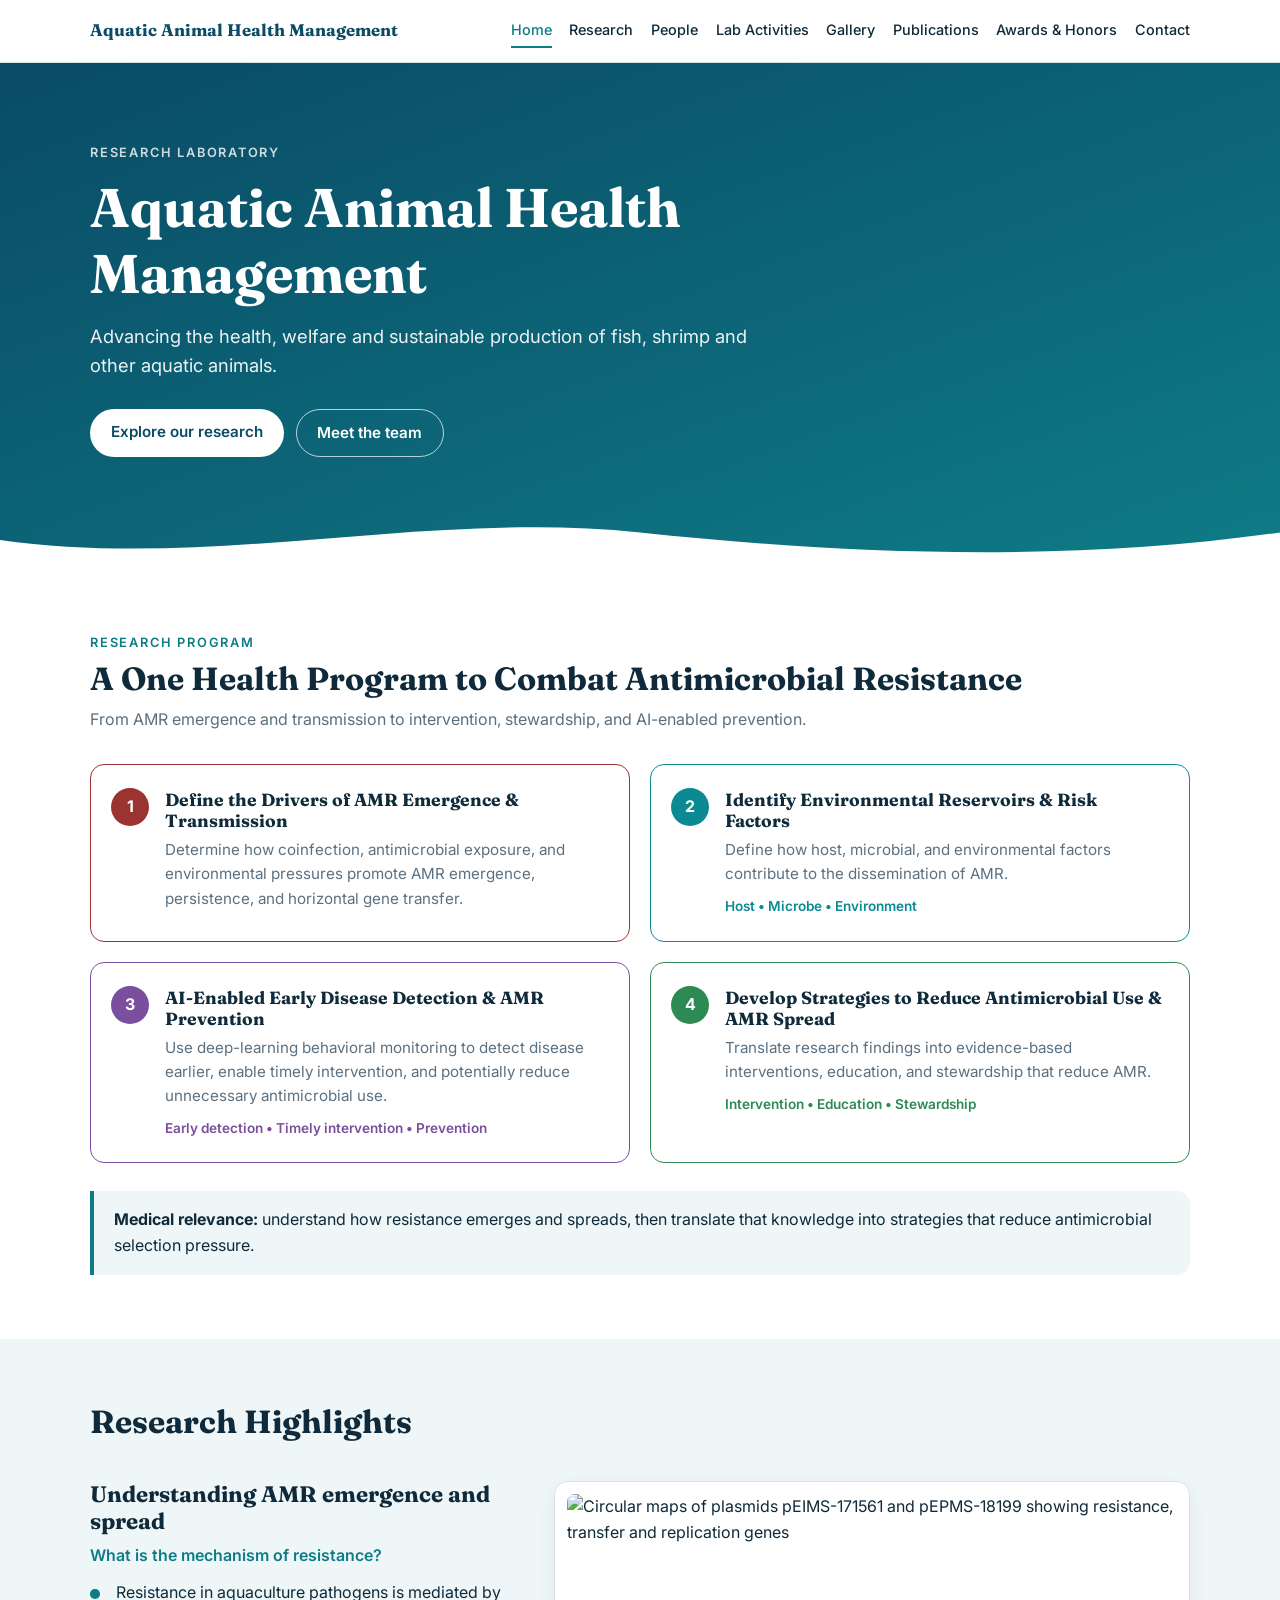
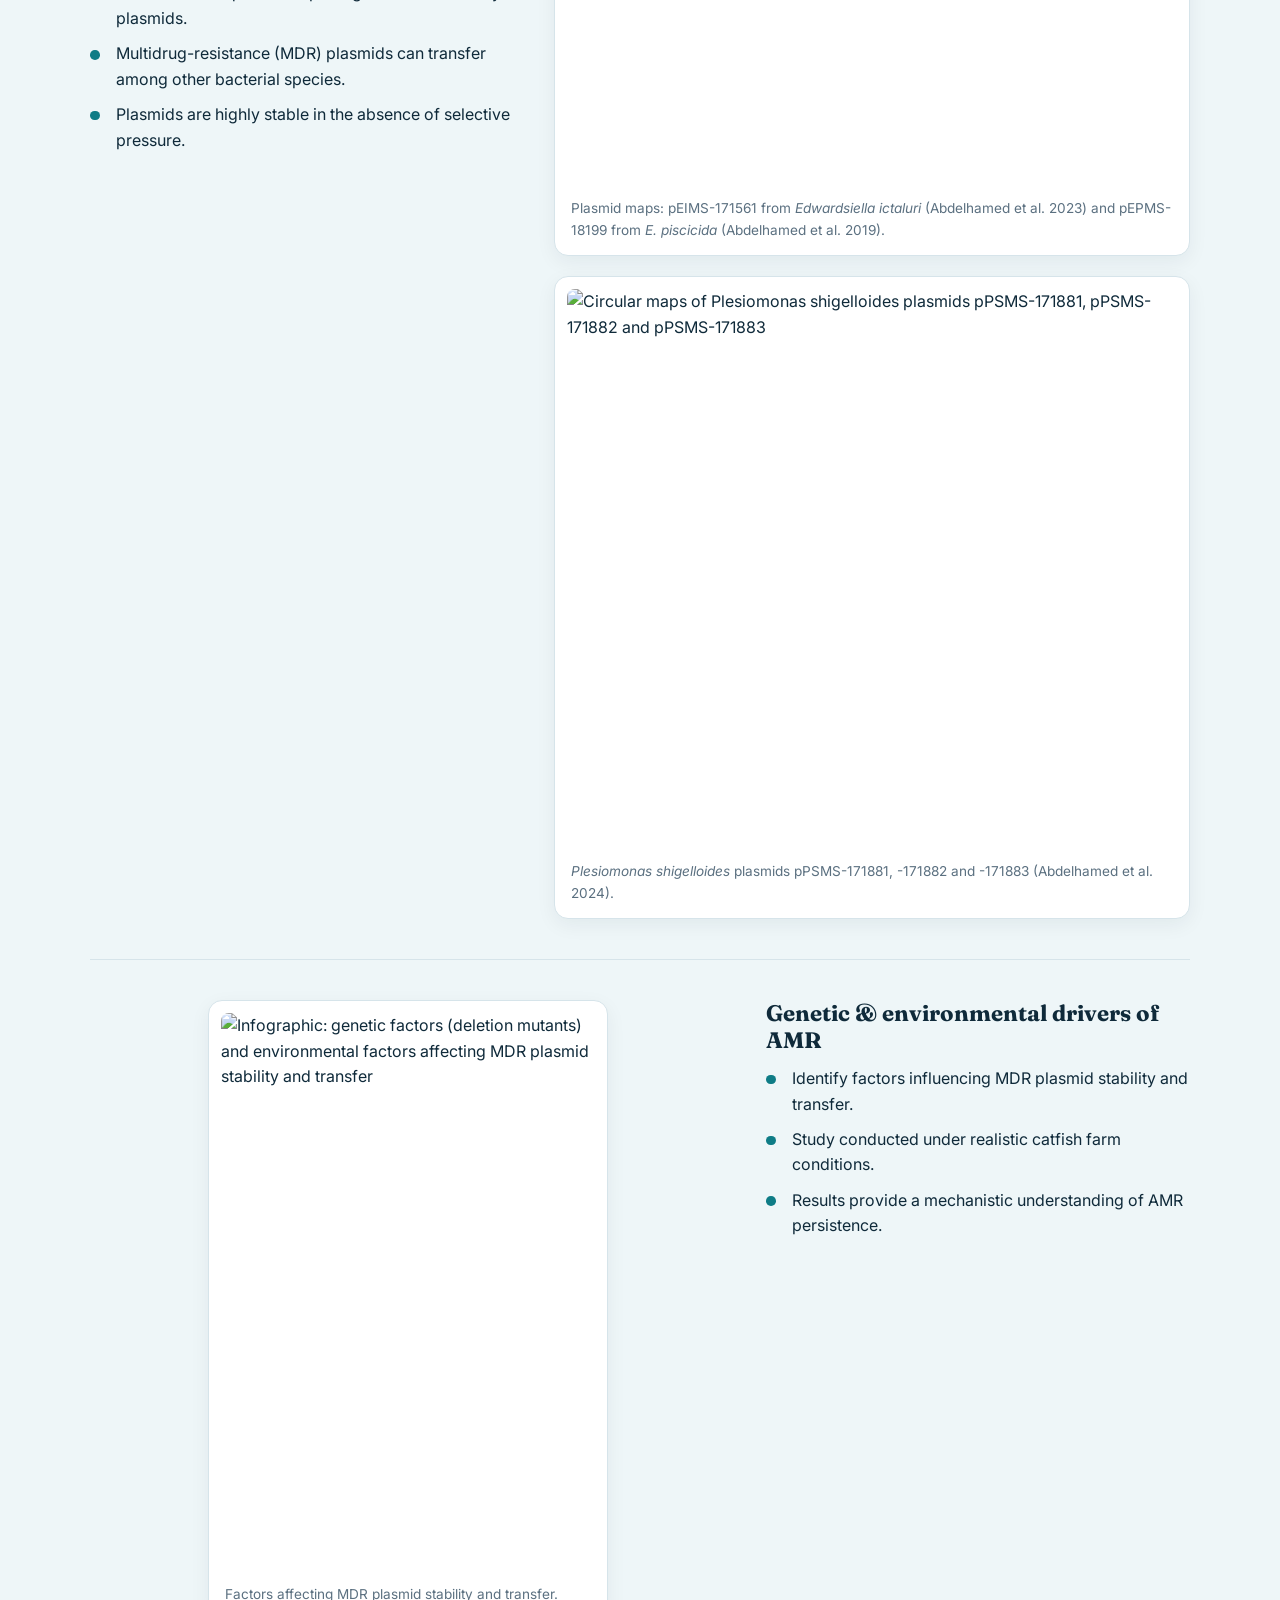
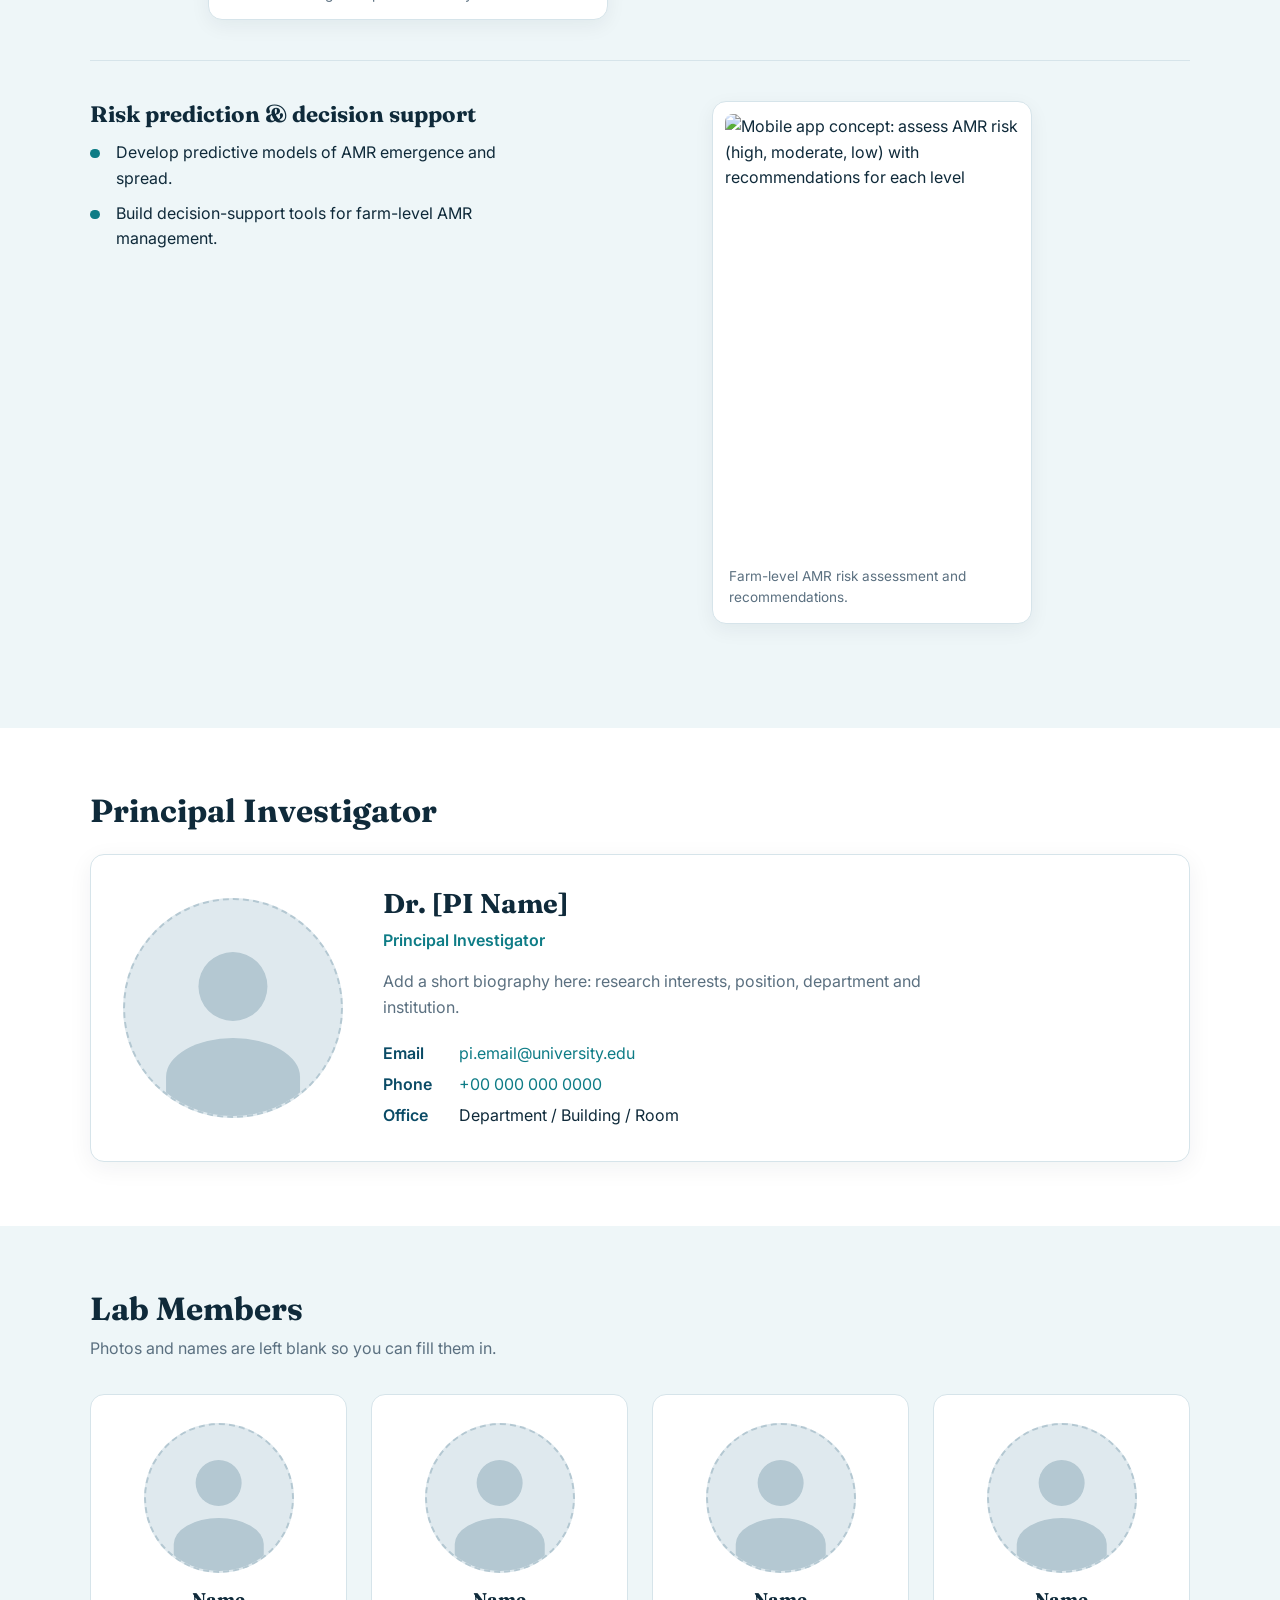
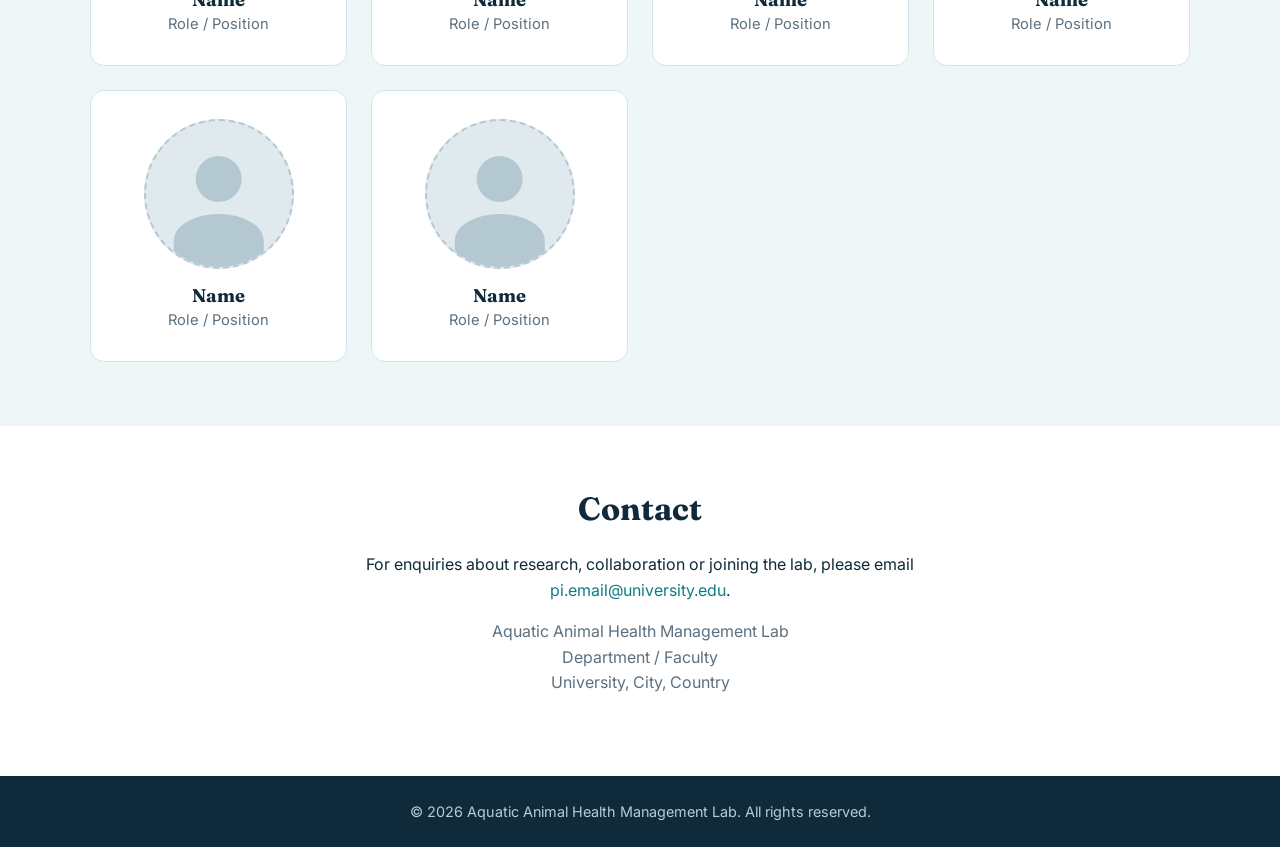
==== index.html @ 836828f6 "Add files via upload" ====
<!DOCTYPE html>
<html lang="en">
<head>
  <meta charset="UTF-8" />
  <meta name="viewport" content="width=device-width, initial-scale=1" />
  <title>Aquatic Animal Health Management Lab</title>
  <meta name="description" content="Aquatic Animal Health Management Lab: principal investigator and lab members." />
  <link rel="preconnect" href="https://fonts.googleapis.com" />
  <link rel="preconnect" href="https://fonts.gstatic.com" crossorigin />
  <link href="https://fonts.googleapis.com/css2?family=Fraunces:wght@600;700&family=Inter:wght@400;500;600&display=swap" rel="stylesheet" />
  <link rel="stylesheet" href="styles.css" />
</head>
<body>

  <!-- ============ HEADER / NAV ============ -->
  <header class="site-header">
    <div class="container nav">
      <a class="brand" href="index.html">Aquatic Animal Health Management</a>
      <nav aria-label="Main">
        <a href="index.html" aria-current="page">Home</a>
        <a href="index.html#research">Research</a>
        <a href="index.html#members">People</a>
        <a href="activities.html">Lab Activities</a>
        <a href="gallery.html">Gallery</a>
        <a href="publications.html">Publications</a>
        <a href="awards.html">Awards &amp; Honors</a>
        <a href="index.html#contact">Contact</a>
      </nav>
    </div>
  </header>

  <!-- ============ HERO ============ -->
  <section class="hero" id="top">
    <div class="container">
      <p class="eyebrow">Research Laboratory</p>
      <h1>Aquatic Animal Health Management</h1>
      <p class="lead">
        Advancing the health, welfare and sustainable production of fish, shrimp and other aquatic animals.
      </p>
      <p class="hero-cta">
        <a class="btn" href="#research">Explore our research</a>
        <a class="btn btn-ghost" href="#members">Meet the team</a>
      </p>
    </div>
    <svg class="wave" viewBox="0 0 1440 80" preserveAspectRatio="none" aria-hidden="true">
      <path d="M0,40 C240,80 480,0 720,30 C960,60 1200,70 1440,30 L1440,80 L0,80 Z"></path>
    </svg>
  </section>

  <main>

    <!-- ============ RESEARCH PROGRAM (front page) ============ -->
    <section id="research" class="section">
      <div class="container">
        <p class="eyebrow dark">Research program</p>
        <h2>A One Health Program to Combat Antimicrobial Resistance</h2>
        <p class="section-sub">
          From AMR emergence and transmission to intervention, stewardship, and AI-enabled prevention.
        </p>

        <div class="aims">
          <article class="aim aim-1">
            <span class="aim-num">1</span>
            <h3>Define the Drivers of AMR Emergence &amp; Transmission</h3>
            <p>Determine how coinfection, antimicrobial exposure, and environmental pressures promote AMR emergence, persistence, and horizontal gene transfer.</p>
          </article>
          <article class="aim aim-2">
            <span class="aim-num">2</span>
            <h3>Identify Environmental Reservoirs &amp; Risk Factors</h3>
            <p>Define how host, microbial, and environmental factors contribute to the dissemination of AMR.</p>
            <p class="aim-tags">Host &bull; Microbe &bull; Environment</p>
          </article>
          <article class="aim aim-3">
            <span class="aim-num">3</span>
            <h3>AI-Enabled Early Disease Detection &amp; AMR Prevention</h3>
            <p>Use deep-learning behavioral monitoring to detect disease earlier, enable timely intervention, and potentially reduce unnecessary antimicrobial use.</p>
            <p class="aim-tags">Early detection &bull; Timely intervention &bull; Prevention</p>
          </article>
          <article class="aim aim-4">
            <span class="aim-num">4</span>
            <h3>Develop Strategies to Reduce Antimicrobial Use &amp; AMR Spread</h3>
            <p>Translate research findings into evidence-based interventions, education, and stewardship that reduce AMR.</p>
            <p class="aim-tags">Intervention &bull; Education &bull; Stewardship</p>
          </article>
        </div>

        <p class="relevance">
          <strong>Medical relevance:</strong> understand how resistance emerges and spreads, then translate that
          knowledge into strategies that reduce antimicrobial selection pressure.
        </p>
      </div>
    </section>

    <!-- ============ RESEARCH HIGHLIGHTS (diagrams) ============
         Click any diagram on the page to enlarge it.
         To swap a diagram, replace the file in images/research/ (same name) or edit the src below. -->
    <section id="highlights" class="section alt">
      <div class="container">
        <h2>Research Highlights</h2>

        <!-- Mechanism -->
        <div class="feature">
          <div class="feature-text">
            <h3>Understanding AMR emergence and spread</h3>
            <p class="feature-q">What is the mechanism of resistance?</p>
            <ul class="ticks">
              <li>Resistance in aquaculture pathogens is mediated by plasmids.</li>
              <li>Multidrug-resistance (MDR) plasmids can transfer among other bacterial species.</li>
              <li>Plasmids are highly stable in the absence of selective pressure.</li>
            </ul>
          </div>
          <div class="feature-figs">
            <figure class="figure">
              <img src="images/research/plasmids-ei-ep.png" width="835" height="403" loading="lazy"
                   alt="Circular maps of plasmids pEIMS-171561 and pEPMS-18199 showing resistance, transfer and replication genes" />
              <figcaption>
                Plasmid maps: pEIMS-171561 from <em>Edwardsiella ictaluri</em> (Abdelhamed et al. 2023) and
                pEPMS-18199 from <em>E. piscicida</em> (Abdelhamed et al. 2019).
              </figcaption>
            </figure>
            <figure class="figure">
              <img src="images/research/plasmids-ps.png" width="1396" height="1287" loading="lazy"
                   alt="Circular maps of Plesiomonas shigelloides plasmids pPSMS-171881, pPSMS-171882 and pPSMS-171883" />
              <figcaption>
                <em>Plesiomonas shigelloides</em> plasmids pPSMS-171881, -171882 and -171883 (Abdelhamed et al. 2024).
              </figcaption>
            </figure>
          </div>
        </div>

        <!-- Drivers -->
        <div class="feature reverse">
          <div class="feature-text">
            <h3>Genetic &amp; environmental drivers of AMR</h3>
            <ul class="ticks">
              <li>Identify factors influencing MDR plasmid stability and transfer.</li>
              <li>Study conducted under realistic catfish farm conditions.</li>
              <li>Results provide a mechanistic understanding of AMR persistence.</li>
            </ul>
          </div>
          <div class="feature-figs">
            <figure class="figure figure-portrait">
              <img src="images/research/plasmid-stability-factors.jpg" width="1024" height="1536" loading="lazy"
                   alt="Infographic: genetic factors (deletion mutants) and environmental factors affecting MDR plasmid stability and transfer" />
              <figcaption>Factors affecting MDR plasmid stability and transfer.</figcaption>
            </figure>
          </div>
        </div>

        <!-- Tools -->
        <div class="feature">
          <div class="feature-text">
            <h3>Risk prediction &amp; decision support</h3>
            <ul class="ticks">
              <li>Develop predictive models of AMR emergence and spread.</li>
              <li>Build decision-support tools for farm-level AMR management.</li>
            </ul>
          </div>
          <div class="feature-figs">
            <figure class="figure figure-small">
              <img src="images/research/risk-decision-support.png" width="292" height="439" loading="lazy"
                   alt="Mobile app concept: assess AMR risk (high, moderate, low) with recommendations for each level" />
              <figcaption>Farm-level AMR risk assessment and recommendations.</figcaption>
            </figure>
          </div>
        </div>
      </div>
    </section>

    <!-- ============ PRINCIPAL INVESTIGATOR ============ -->
    <section id="pi" class="section">
      <div class="container">
        <h2>Principal Investigator</h2>

        <article class="pi-card">
          <!--
            PHOTO: save the PI's picture as  images/pi.jpg  (square or portrait works best).
            Until that file exists, the grey placeholder is shown.
          -->
          <div class="photo photo-lg">
            <img src="images/pi.jpg" alt="Photo of the Principal Investigator" onerror="this.remove()" />
          </div>

          <div class="pi-info">
            <h3>Dr. [PI Name]</h3>
            <p class="role">Principal Investigator</p>
            <p class="bio">
              Add a short biography here: research interests, position, department and
              institution.
            </p>
            <ul class="contact-list">
              <li><span>Email</span> <a href="mailto:pi.email@university.edu">pi.email@university.edu</a></li>
              <li><span>Phone</span> <a href="tel:+000000000000">+00 000 000 0000</a></li>
              <li><span>Office</span> Department / Building / Room</li>
            </ul>
          </div>
        </article>
      </div>
    </section>

    <!-- ============ LAB MEMBERS ============ -->
    <section id="members" class="section alt">
      <div class="container">
        <h2>Lab Members</h2>
        <p class="section-sub">
          Photos and names are left blank so you can fill them in.
        </p>

        <div class="members-grid">

          <!--
            HOW TO EDIT A MEMBER
            1. Put the photo in the images/ folder (e.g. images/member1.jpg).
            2. Type the name and role below.
            To add another member, copy a whole <article class="member"> ... </article> block.
          -->

          <article class="member">
            <div class="photo">
              <img src="images/member1.jpg" alt="" onerror="this.remove()" />
            </div>
            <h3 class="name">Name</h3>
            <p class="member-role">Role / Position</p>
          </article>

          <article class="member">
            <div class="photo">
              <img src="images/member2.jpg" alt="" onerror="this.remove()" />
            </div>
            <h3 class="name">Name</h3>
            <p class="member-role">Role / Position</p>
          </article>

          <article class="member">
            <div class="photo">
              <img src="images/member3.jpg" alt="" onerror="this.remove()" />
            </div>
            <h3 class="name">Name</h3>
            <p class="member-role">Role / Position</p>
          </article>

          <article class="member">
            <div class="photo">
              <img src="images/member4.jpg" alt="" onerror="this.remove()" />
            </div>
            <h3 class="name">Name</h3>
            <p class="member-role">Role / Position</p>
          </article>

          <article class="member">
            <div class="photo">
              <img src="images/member5.jpg" alt="" onerror="this.remove()" />
            </div>
            <h3 class="name">Name</h3>
            <p class="member-role">Role / Position</p>
          </article>

          <article class="member">
            <div class="photo">
              <img src="images/member6.jpg" alt="" onerror="this.remove()" />
            </div>
            <h3 class="name">Name</h3>
            <p class="member-role">Role / Position</p>
          </article>

        </div>
      </div>
    </section>

    <!-- ============ CONTACT ============ -->
    <section id="contact" class="section">
      <div class="container contact-box">
        <h2>Contact</h2>
        <p>
          For enquiries about research, collaboration or joining the lab, please email
          <a href="mailto:pi.email@university.edu">pi.email@university.edu</a>.
        </p>
        <p class="address">
          Aquatic Animal Health Management Lab<br />
          Department / Faculty<br />
          University, City, Country
        </p>
      </div>
    </section>

  </main>

  <footer class="site-footer">
    <div class="container">
      <p>&copy; <span id="year"></span> Aquatic Animal Health Management Lab. All rights reserved.</p>
    </div>
  </footer>

  <dialog id="lightbox" aria-label="Enlarged diagram">
    <button type="button" class="lb-close" aria-label="Close">&times;</button>
    <img id="lb-img" alt="" />
    <p id="lb-cap"></p>
  </dialog>

  <script src="script.js"></script>
</body>
</html>
---- styles.css ----
:root {
  --ink: #0f2a3a;
  --muted: #5b7080;
  --teal: #0e7c86;
  --deep: #0a4b66;
  --bg: #ffffff;
  --alt: #eef6f8;
  --line: #d6e4ea;
  --radius: 14px;
}

* { box-sizing: border-box; }

html { scroll-behavior: smooth; }

body {
  margin: 0;
  font-family: "Inter", system-ui, -apple-system, "Segoe UI", sans-serif;
  color: var(--ink);
  background: var(--bg);
  line-height: 1.6;
}

.container {
  width: min(1100px, 100% - 2rem);
  margin-inline: auto;
}

a { color: var(--teal); text-decoration: none; }
a:hover { text-decoration: underline; }

h1, h2, h3 {
  font-family: "Fraunces", Georgia, serif;
  line-height: 1.2;
  margin: 0 0 .5rem;
}

/* ---------- Header ---------- */
.site-header {
  position: sticky;
  top: 0;
  z-index: 10;
  background: rgba(255, 255, 255, .92);
  backdrop-filter: blur(8px);
  border-bottom: 1px solid var(--line);
}

.nav {
  display: flex;
  align-items: center;
  justify-content: space-between;
  gap: 1rem;
  padding: .85rem 0;
  flex-wrap: wrap;
}

.brand {
  font-family: "Fraunces", Georgia, serif;
  font-weight: 700;
  color: var(--deep);
  font-size: 1.05rem;
}
.brand:hover { text-decoration: none; }

.nav nav { display: flex; gap: 1.25rem; flex-wrap: wrap; }
.nav nav a { color: var(--ink); font-size: .95rem; font-weight: 500; }
.nav nav a:hover { color: var(--teal); text-decoration: none; }

/* ---------- Hero ---------- */
.hero {
  position: relative;
  background: linear-gradient(160deg, var(--deep), var(--teal));
  color: #fff;
  padding: 5rem 0 7rem;
}

.eyebrow {
  text-transform: uppercase;
  letter-spacing: .14em;
  font-size: .8rem;
  font-weight: 600;
  opacity: .8;
  margin: 0 0 .75rem;
}

.hero h1 { font-size: clamp(2rem, 5vw, 3.4rem); max-width: 18ch; }
.lead { max-width: 56ch; font-size: 1.15rem; opacity: .92; margin: 1rem 0 0; }

.wave {
  position: absolute;
  left: 0; right: 0; bottom: -1px;
  width: 100%; height: 60px;
  fill: #fff;
}

/* ---------- Sections ---------- */
.section { padding: 4rem 0; }
.section.alt { background: var(--alt); }
.section h2 { font-size: 2rem; margin-bottom: 1.5rem; }
.section-sub { color: var(--muted); margin: -1rem 0 2rem; }

/* ---------- Photo placeholders ---------- */
.photo {
  position: relative;
  overflow: hidden;
  background: #dfe9ee;
  border: 2px dashed #b4c8d2;
  border-radius: 50%;
  aspect-ratio: 1;
  width: 150px;
  margin-inline: auto;
}

/* simple silhouette shown until a photo is added */
.photo::before,
.photo::after {
  content: "";
  position: absolute;
  background: #b4c8d2;
  left: 50%;
  transform: translateX(-50%);
}
.photo::before { width: 32%; aspect-ratio: 1; border-radius: 50%; top: 24%; }
.photo::after  { width: 62%; height: 36%; border-radius: 50% 50% 0 0; bottom: 0; }

.photo img {
  position: absolute;
  inset: 0;
  width: 100%;
  height: 100%;
  object-fit: cover;
  z-index: 1;
}

.photo:has(img) { border-style: solid; border-color: #fff; box-shadow: 0 4px 16px rgba(15, 42, 58, .15); }

.photo-lg { width: 220px; margin: 0; }

/* ---------- PI ---------- */
.pi-card {
  display: grid;
  grid-template-columns: auto 1fr;
  gap: 2.5rem;
  align-items: center;
  padding: 2rem;
  border: 1px solid var(--line);
  border-radius: var(--radius);
  background: #fff;
  box-shadow: 0 6px 24px rgba(15, 42, 58, .06);
}

.pi-info h3 { font-size: 1.7rem; }
.role { color: var(--teal); font-weight: 600; margin: 0 0 1rem; }
.bio { color: var(--muted); max-width: 60ch; }

.contact-list { list-style: none; padding: 0; margin: 1.25rem 0 0; display: grid; gap: .35rem; }
.contact-list span {
  display: inline-block;
  min-width: 4.5rem;
  font-weight: 600;
  color: var(--deep);
}

/* ---------- Members ---------- */
.members-grid {
  display: grid;
  grid-template-columns: repeat(auto-fill, minmax(210px, 1fr));
  gap: 1.5rem;
}

.member {
  text-align: center;
  padding: 1.75rem 1rem;
  background: #fff;
  border: 1px solid var(--line);
  border-radius: var(--radius);
  transition: transform .2s, box-shadow .2s;
}
.member:hover { transform: translateY(-3px); box-shadow: 0 8px 22px rgba(15, 42, 58, .1); }

.member .name { font-size: 1.15rem; margin: 1rem 0 .15rem; }
.member-role { margin: 0; color: var(--muted); font-size: .92rem; }

/* ---------- Contact ---------- */
.contact-box { text-align: center; max-width: 640px; }
.address { color: var(--muted); }

/* ---------- Footer ---------- */
.site-footer {
  background: var(--ink);
  color: #b9cbd5;
  padding: 1.5rem 0;
  text-align: center;
  font-size: .9rem;
}
.site-footer p { margin: 0; }

/* ---------- Responsive ---------- */
@media (max-width: 700px) {
  .pi-card { grid-template-columns: 1fr; text-align: center; justify-items: center; }
  .photo-lg { margin-inline: auto; }
  .contact-list { justify-items: center; }
  .hero { padding: 3.5rem 0 5.5rem; }
}

/* ---------- Hero buttons ---------- */
.hero-cta { display: flex; gap: .75rem; flex-wrap: wrap; margin: 1.75rem 0 0; }
.btn {
  display: inline-block;
  padding: .7rem 1.3rem;
  border-radius: 999px;
  background: #fff;
  color: var(--deep);
  font-weight: 600;
  font-size: .95rem;
}
.btn:hover { text-decoration: none; background: var(--alt); }
.btn-ghost { background: transparent; color: #fff; border: 1.5px solid rgba(255, 255, 255, .7); }
.btn-ghost:hover { background: rgba(255, 255, 255, .15); }

.eyebrow.dark { color: var(--teal); opacity: 1; margin-bottom: .4rem; }
section[id] { scroll-margin-top: 4.5rem; }

/* ---------- Research aims ---------- */
.aims {
  display: grid;
  grid-template-columns: repeat(2, 1fr);
  gap: 1.25rem;
}

.aim {
  position: relative;
  padding: 1.5rem 1.5rem 1.4rem 4.6rem;
  background: #fff;
  border: 1.5px solid var(--c);
  border-radius: var(--radius);
}
.aim h3 { font-size: 1.1rem; margin-bottom: .4rem; }
.aim p { margin: 0 0 .5rem; color: var(--muted); font-size: .95rem; }
.aim .aim-tags { color: var(--c); font-weight: 600; font-size: .85rem; margin: .6rem 0 0; }

.aim-num {
  position: absolute;
  left: 1.25rem; top: 1.4rem;
  width: 2.4rem; height: 2.4rem;
  display: grid; place-items: center;
  border-radius: 50%;
  background: var(--c);
  color: #fff;
  font-weight: 700;
}

.aim-1 { --c: #9b3330; }
.aim-2 { --c: #0b8a94; }
.aim-3 { --c: #7a4f9e; }
.aim-4 { --c: #2d8a54; }

.relevance {
  margin: 1.75rem 0 0;
  padding: 1rem 1.25rem;
  border-left: 4px solid var(--teal);
  background: var(--alt);
  border-radius: 0 var(--radius) var(--radius) 0;
}

/* ---------- Research highlights ---------- */
.feature {
  display: grid;
  grid-template-columns: 1fr 1.5fr;
  gap: 2.5rem;
  align-items: center;
  padding: 2.5rem 0;
  border-top: 1px solid var(--line);
}
.feature:first-of-type { border-top: 0; padding-top: 1rem; }
.feature.reverse { grid-template-columns: 1.5fr 1fr; }
.feature.reverse .feature-text { order: 2; }

.feature-text h3 { font-size: 1.4rem; }
.feature-q { color: var(--teal); font-weight: 600; margin: .25rem 0 .75rem; }

.ticks { list-style: none; padding: 0; margin: .75rem 0 0; display: grid; gap: .6rem; }
.ticks li { position: relative; padding-left: 1.6rem; }
.ticks li::before {
  content: "";
  position: absolute; left: 0; top: .55em;
  width: .6rem; height: .6rem;
  border-radius: 50%;
  background: var(--teal);
}

.feature-figs { display: grid; gap: 1.25rem; justify-items: center; }

.figure {
  margin: 0;
  background: #fff;
  border: 1px solid var(--line);
  border-radius: var(--radius);
  padding: .75rem;
  box-shadow: 0 6px 20px rgba(15, 42, 58, .06);
  width: 100%;
}
.figure img {
  display: block;
  width: 100%;
  height: auto;
  border-radius: 8px;
  cursor: zoom-in;
}
.figure figcaption { font-size: .85rem; color: var(--muted); padding: .6rem .25rem .1rem; }
.figure-portrait { max-width: 400px; }
.figure-small { max-width: 320px; }

/* ---------- Lightbox ---------- */
#lightbox {
  border: 0;
  padding: 1rem;
  border-radius: var(--radius);
  max-width: min(1100px, 96vw);
  max-height: 94vh;
  overflow: auto;
  text-align: center;
}
#lightbox::backdrop { background: rgba(10, 30, 42, .8); }
#lightbox img { max-width: 100%; max-height: 78vh; height: auto; }
#lb-cap { color: var(--muted); font-size: .9rem; margin: .75rem 0 0; }
.lb-close {
  position: sticky; top: 0; float: right;
  border: 0; background: var(--ink); color: #fff;
  width: 2.2rem; height: 2.2rem; border-radius: 50%;
  font-size: 1.4rem; line-height: 1; cursor: pointer;
}

@media (max-width: 800px) {
  .aims { grid-template-columns: 1fr; }
  .feature, .feature.reverse { grid-template-columns: 1fr; gap: 1.5rem; }
  .feature.reverse .feature-text { order: 0; }
}

.feature-text { align-self: start; position: sticky; top: 5rem; }
.feature-figs { align-self: start; }
@media (max-width: 800px) { .feature-text { position: static; } }

/* ---------- Navigation (8 tabs) ---------- */
.nav nav { gap: .25rem 1.1rem; }
.nav nav a { font-size: .9rem; padding: .3rem 0; border-bottom: 2px solid transparent; }
.nav nav a[aria-current="page"] { color: var(--teal); border-bottom-color: var(--teal); }

/* ---------- Inner page banner ---------- */
.page-hero {
  background: linear-gradient(160deg, var(--deep), var(--teal));
  color: #fff;
  padding: 3.25rem 0 3.5rem;
}
.page-hero h1 { font-size: clamp(1.9rem, 4.5vw, 2.8rem); margin-bottom: .5rem; }
.page-hero .lead { margin: 0; }

/* ---------- Cards (activities, awards) ---------- */
.cards { display: grid; grid-template-columns: repeat(auto-fit, minmax(280px, 1fr)); gap: 1.25rem; }

.card, .award {
  position: relative;
  padding: 1.5rem;
  background: #fff;
  border: 1px solid var(--line);
  border-radius: var(--radius);
  transition: transform .2s, box-shadow .2s;
}
.card:hover, .award:hover { transform: translateY(-3px); box-shadow: 0 8px 22px rgba(15, 42, 58, .1); }
.card h3, .award h3 { font-size: 1.1rem; margin: .6rem 0 .2rem; }
.card p, .award p { margin: 0 0 .5rem; color: var(--muted); font-size: .95rem; }
.card .meta, .award .meta { color: var(--deep); font-weight: 600; font-size: .85rem; }

.tag {
  display: inline-block;
  padding: .15rem .65rem;
  border-radius: 999px;
  background: var(--alt);
  color: var(--teal);
  font-size: .75rem;
  font-weight: 600;
  letter-spacing: .04em;
  text-transform: uppercase;
}
.section.alt .tag { background: #fff; }

.award { border-top: 4px solid var(--teal); }
.award-year {
  display: inline-block;
  font-family: "Fraunces", Georgia, serif;
  font-weight: 700;
  font-size: 1.5rem;
  color: var(--teal);
}

/* ---------- Gallery ---------- */
.gallery { display: grid; grid-template-columns: repeat(auto-fill, minmax(240px, 1fr)); gap: 1.25rem; }
.gallery-item { margin: 0; }
.gallery-item .ph {
  position: relative;
  aspect-ratio: 4 / 3;
  overflow: hidden;
  border-radius: var(--radius);
  background: #dfe9ee;
  border: 2px dashed #b4c8d2;
}
/* simple picture icon shown until a photo is added */
.gallery-item .ph::before {
  content: "";
  position: absolute; left: 50%; top: 50%;
  width: 3rem; height: 2.2rem;
  transform: translate(-50%, -50%);
  border: 3px solid #b4c8d2;
  border-radius: 6px;
}
.gallery-item .ph::after {
  content: "";
  position: absolute; left: calc(50% - .6rem); top: calc(50% - .1rem);
  width: 1.2rem; height: .6rem;
  border-radius: 50% 50% 0 0;
  background: #b4c8d2;
}
.gallery-item .ph img {
  position: absolute; inset: 0;
  width: 100%; height: 100%;
  object-fit: cover;
  z-index: 1;
  cursor: zoom-in;
  background: #fff;
}
.gallery-item .ph:has(img) { border: 0; box-shadow: 0 4px 16px rgba(15, 42, 58, .15); }
.gallery-item figcaption { padding: .55rem .15rem 0; font-size: .9rem; color: var(--muted); }

/* ---------- Publications ---------- */
.profiles { display: flex; gap: .75rem; flex-wrap: wrap; margin: 0 0 2rem; }
.btn-solid { background: var(--deep); color: #fff; }
.btn-solid:hover { background: var(--teal); }

.year {
  font-size: 1.5rem;
  color: var(--teal);
  margin: 2rem 0 .75rem;
  padding-bottom: .35rem;
  border-bottom: 2px solid var(--line);
}
.pubs { margin: 0; padding-left: 1.4rem; display: grid; gap: 1rem; }
.pubs li { padding-left: .35rem; }
.pubs li::marker { color: var(--teal); font-weight: 600; }
.pub-authors { font-weight: 600; }
.pub-title { color: var(--ink); }
.pub-link { font-size: .85rem; font-weight: 600; white-space: nowrap; }

@media (max-width: 700px) {
  .page-hero { padding: 2.5rem 0 2.75rem; }
  .nav nav { gap: .15rem .9rem; }
}
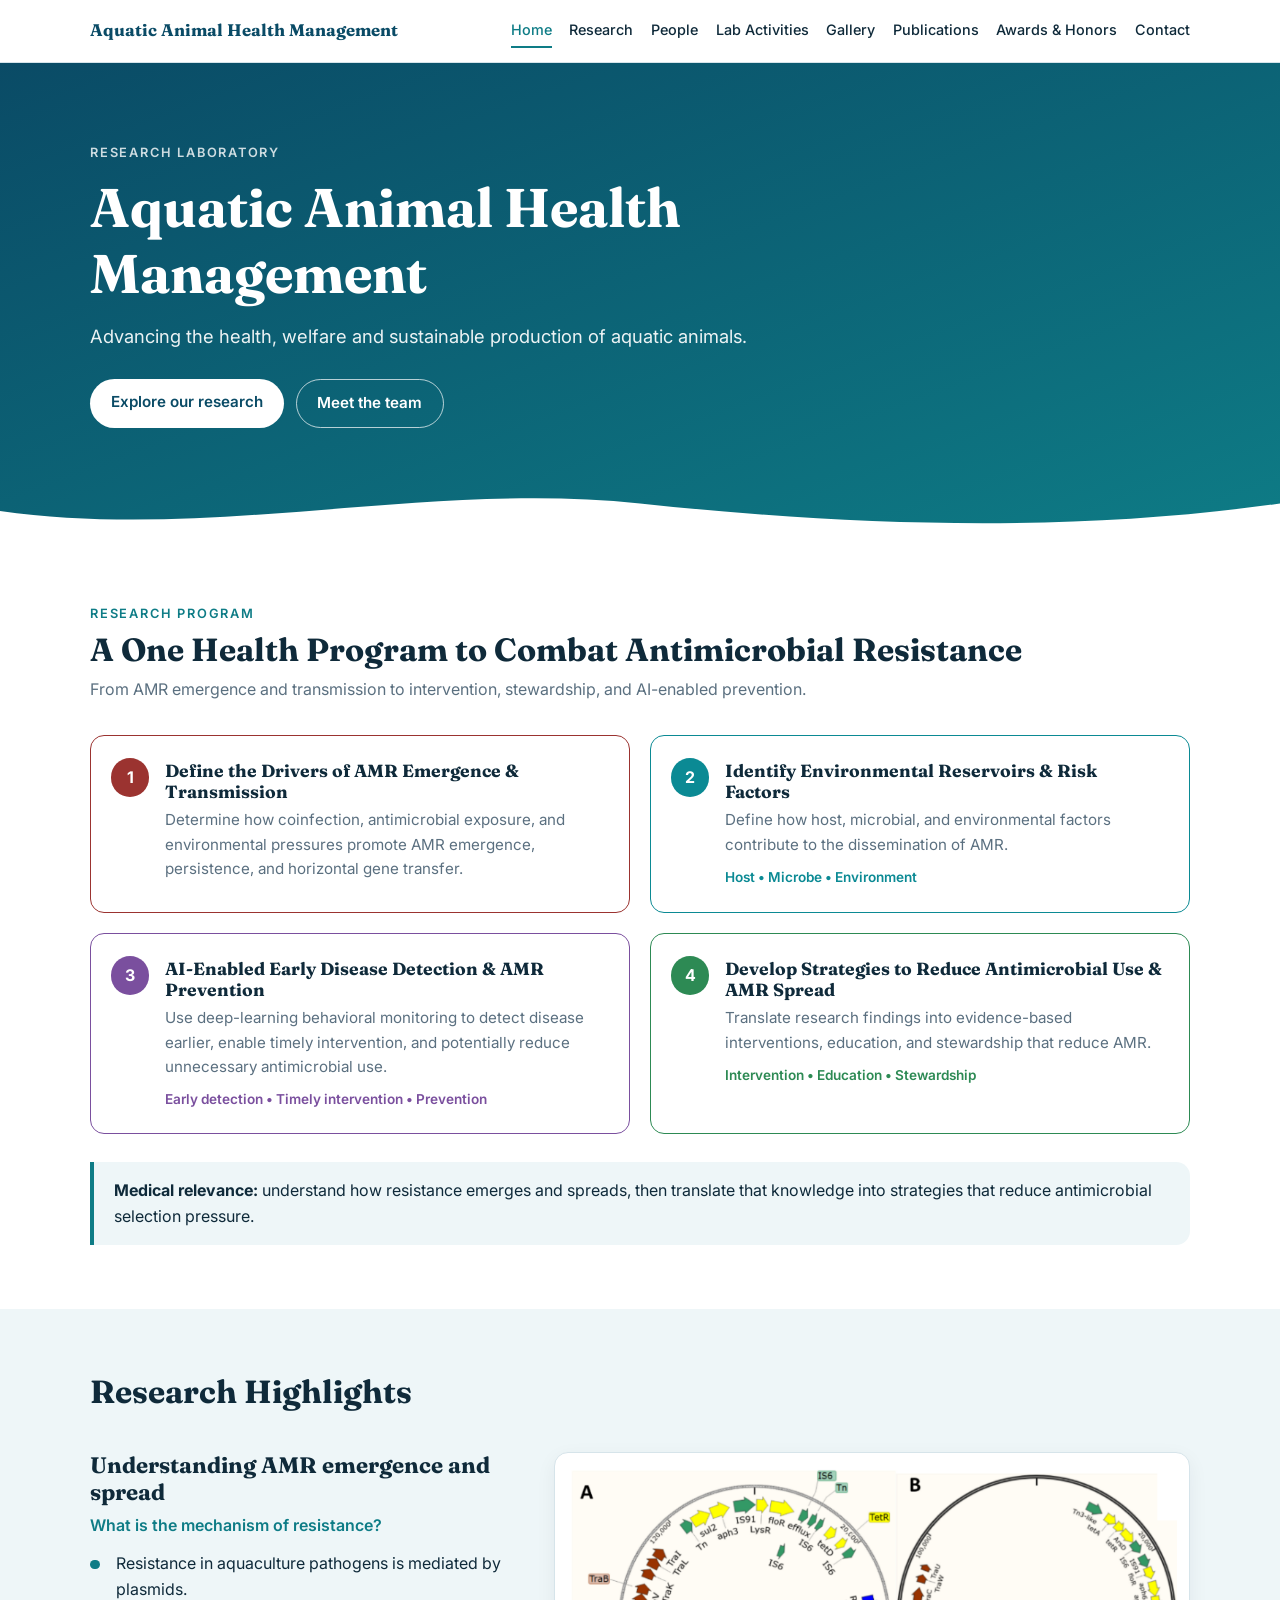
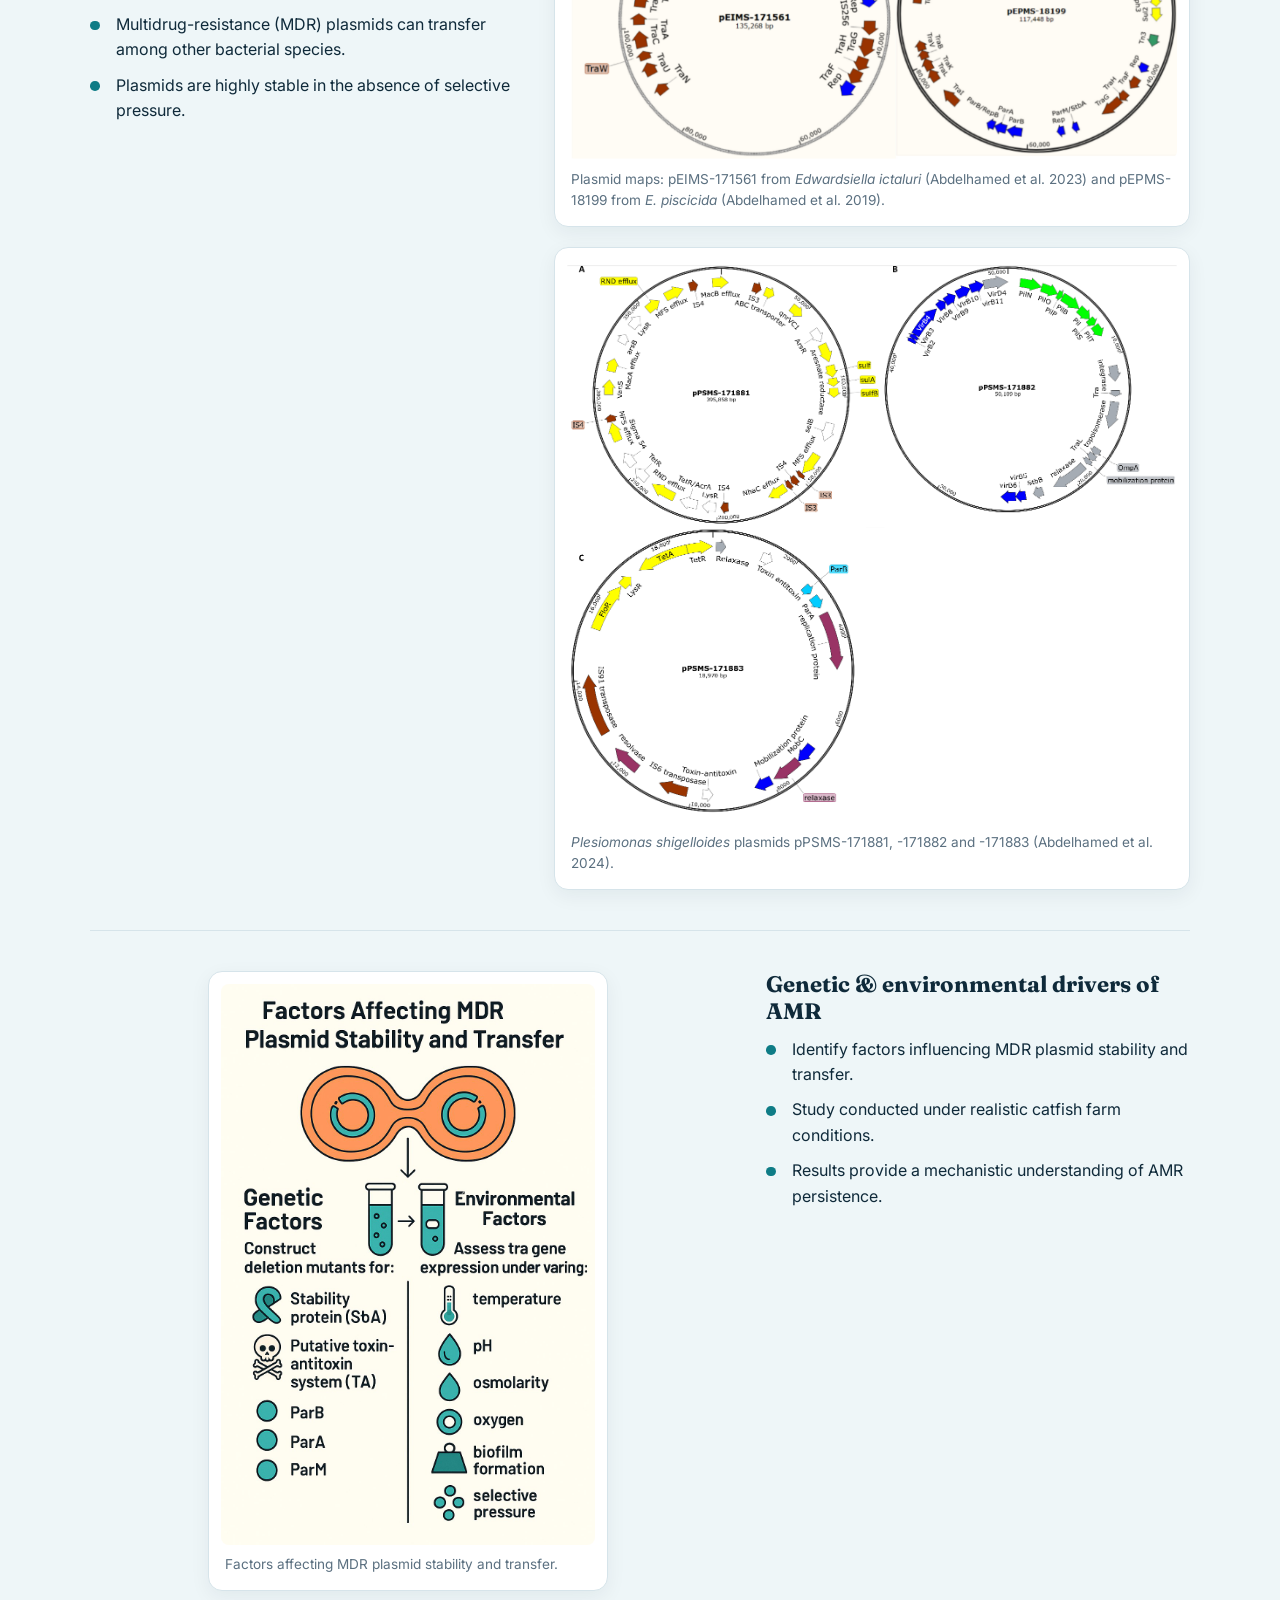
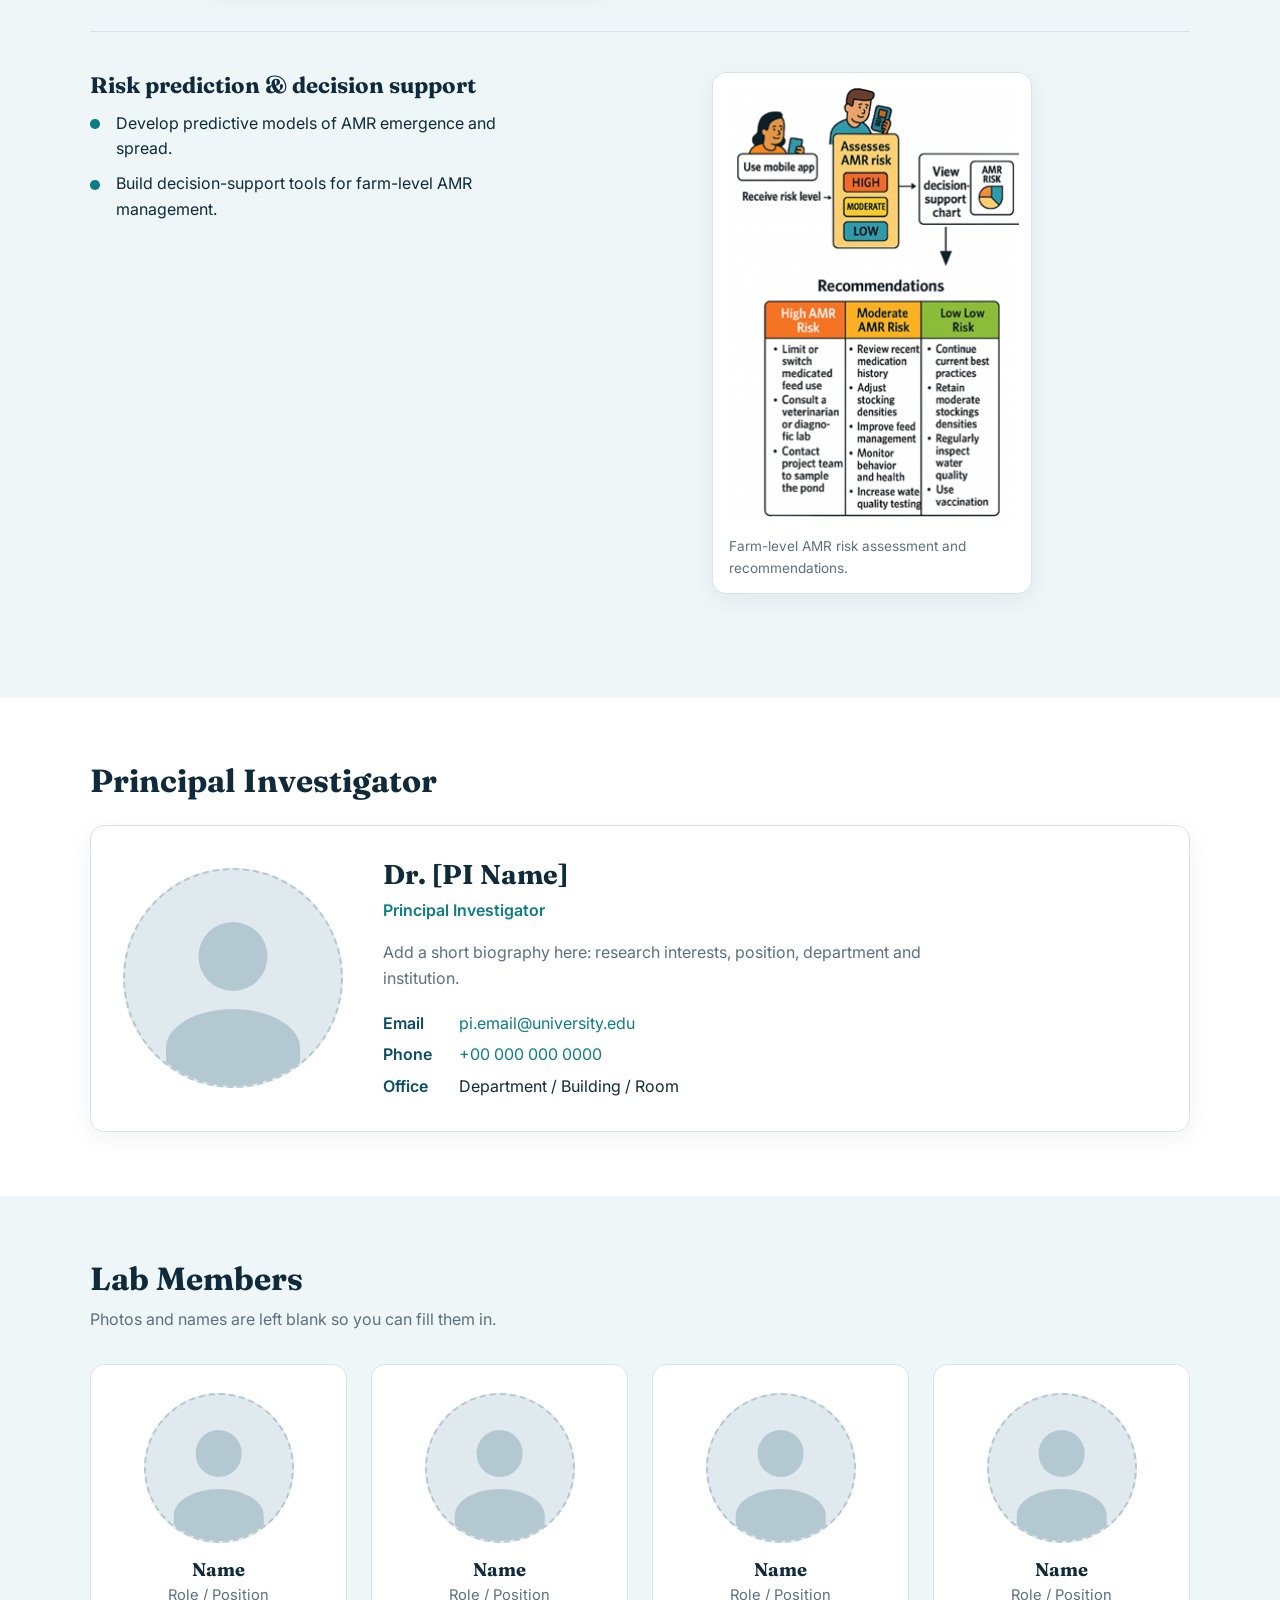
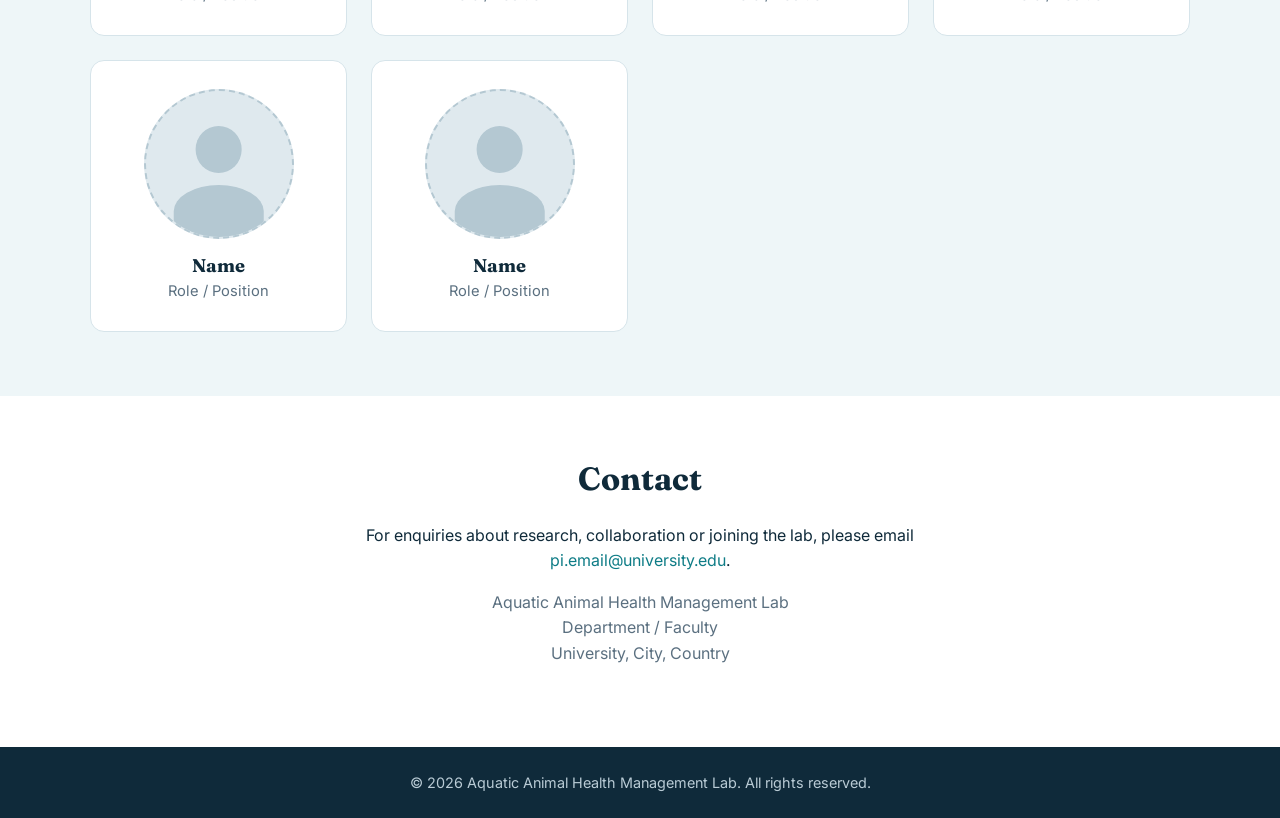
==== commit d10a91c0: "Update index.html" ====
--- a/index.html
+++ b/index.html
@@ -3,7 +3,7 @@
 <head>
   <meta charset="UTF-8" />
   <meta name="viewport" content="width=device-width, initial-scale=1" />
-  <title>Aquatic Animal Health Management Lab</title>
+  <title>Aquatic Animal Health Management- Hossam Lab</title>
   <meta name="description" content="Aquatic Animal Health Management Lab: principal investigator and lab members." />
   <link rel="preconnect" href="https://fonts.googleapis.com" />
   <link rel="preconnect" href="https://fonts.gstatic.com" crossorigin />
@@ -35,7 +35,7 @@
       <p class="eyebrow">Research Laboratory</p>
       <h1>Aquatic Animal Health Management</h1>
       <p class="lead">
-        Advancing the health, welfare and sustainable production of fish, shrimp and other aquatic animals.
+        Advancing the health, welfare and sustainable production of aquatic animals.
       </p>
       <p class="hero-cta">
         <a class="btn" href="#research">Explore our research</a>
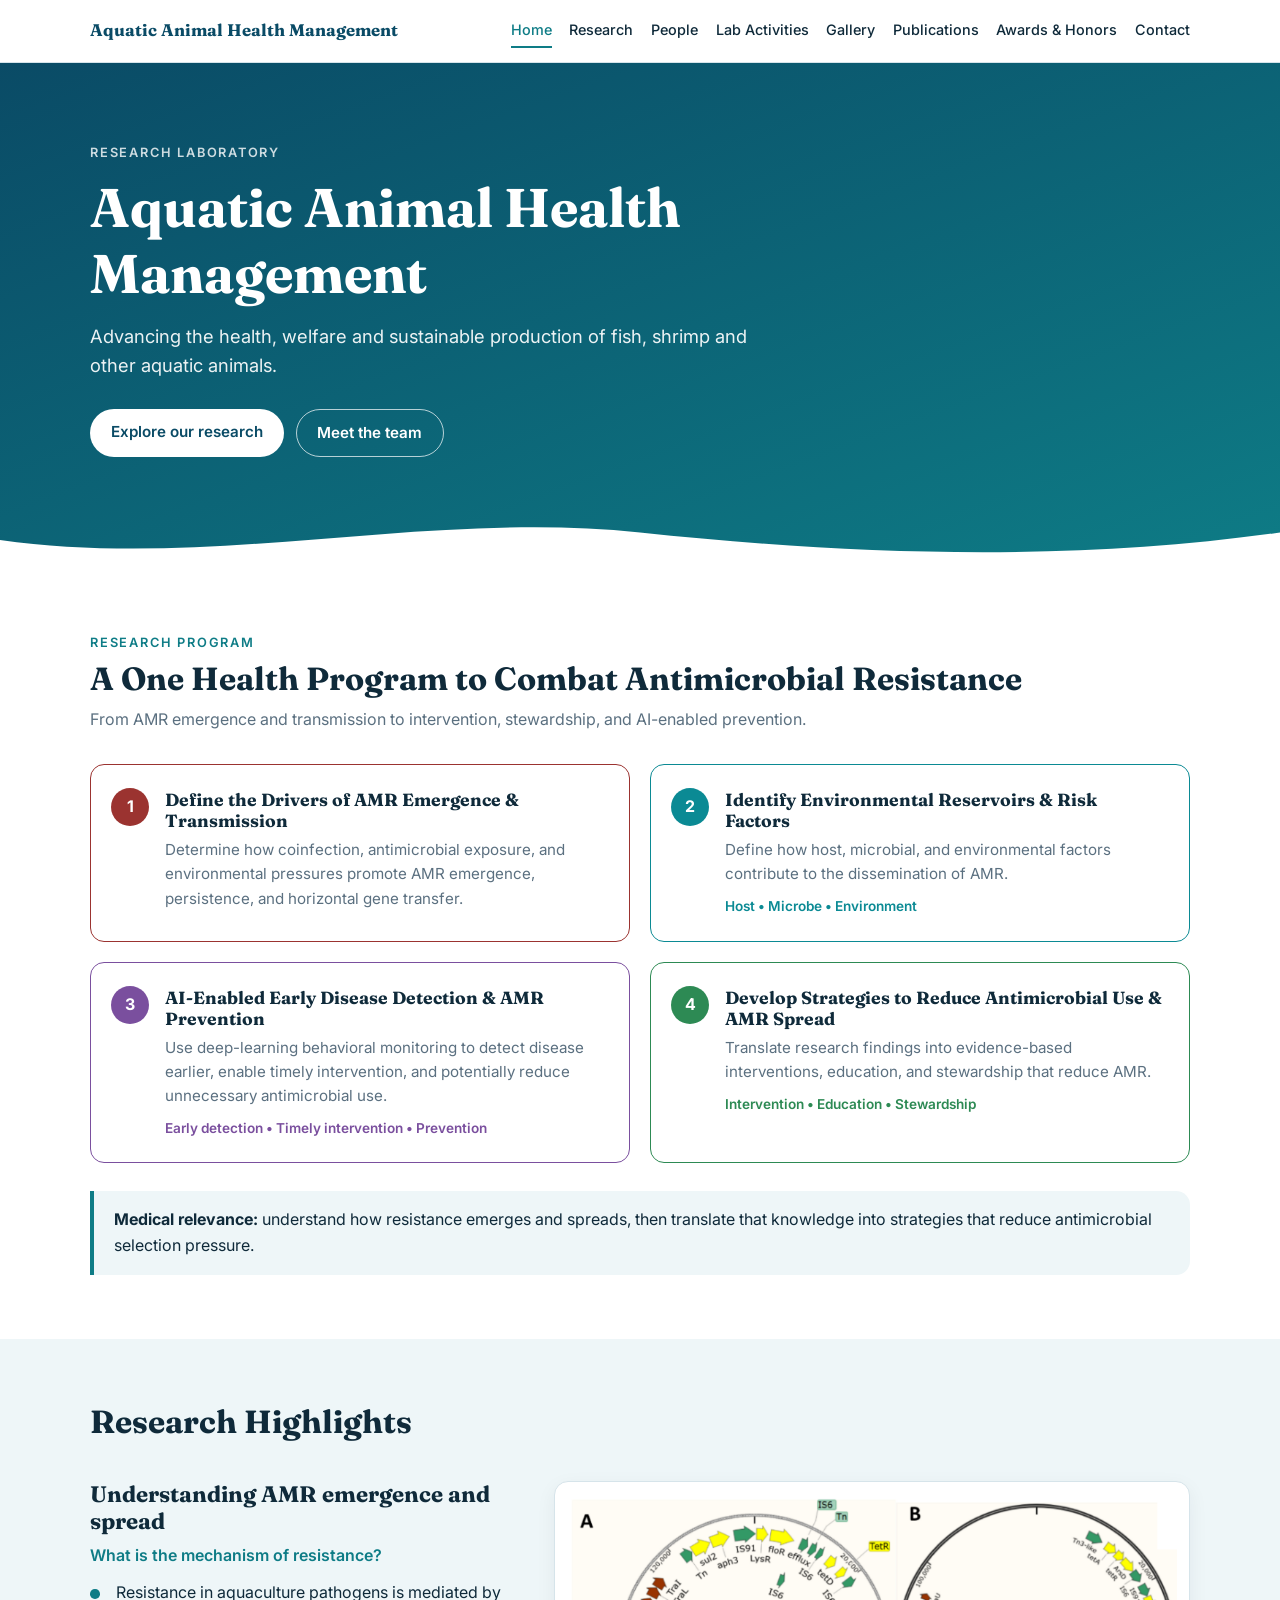
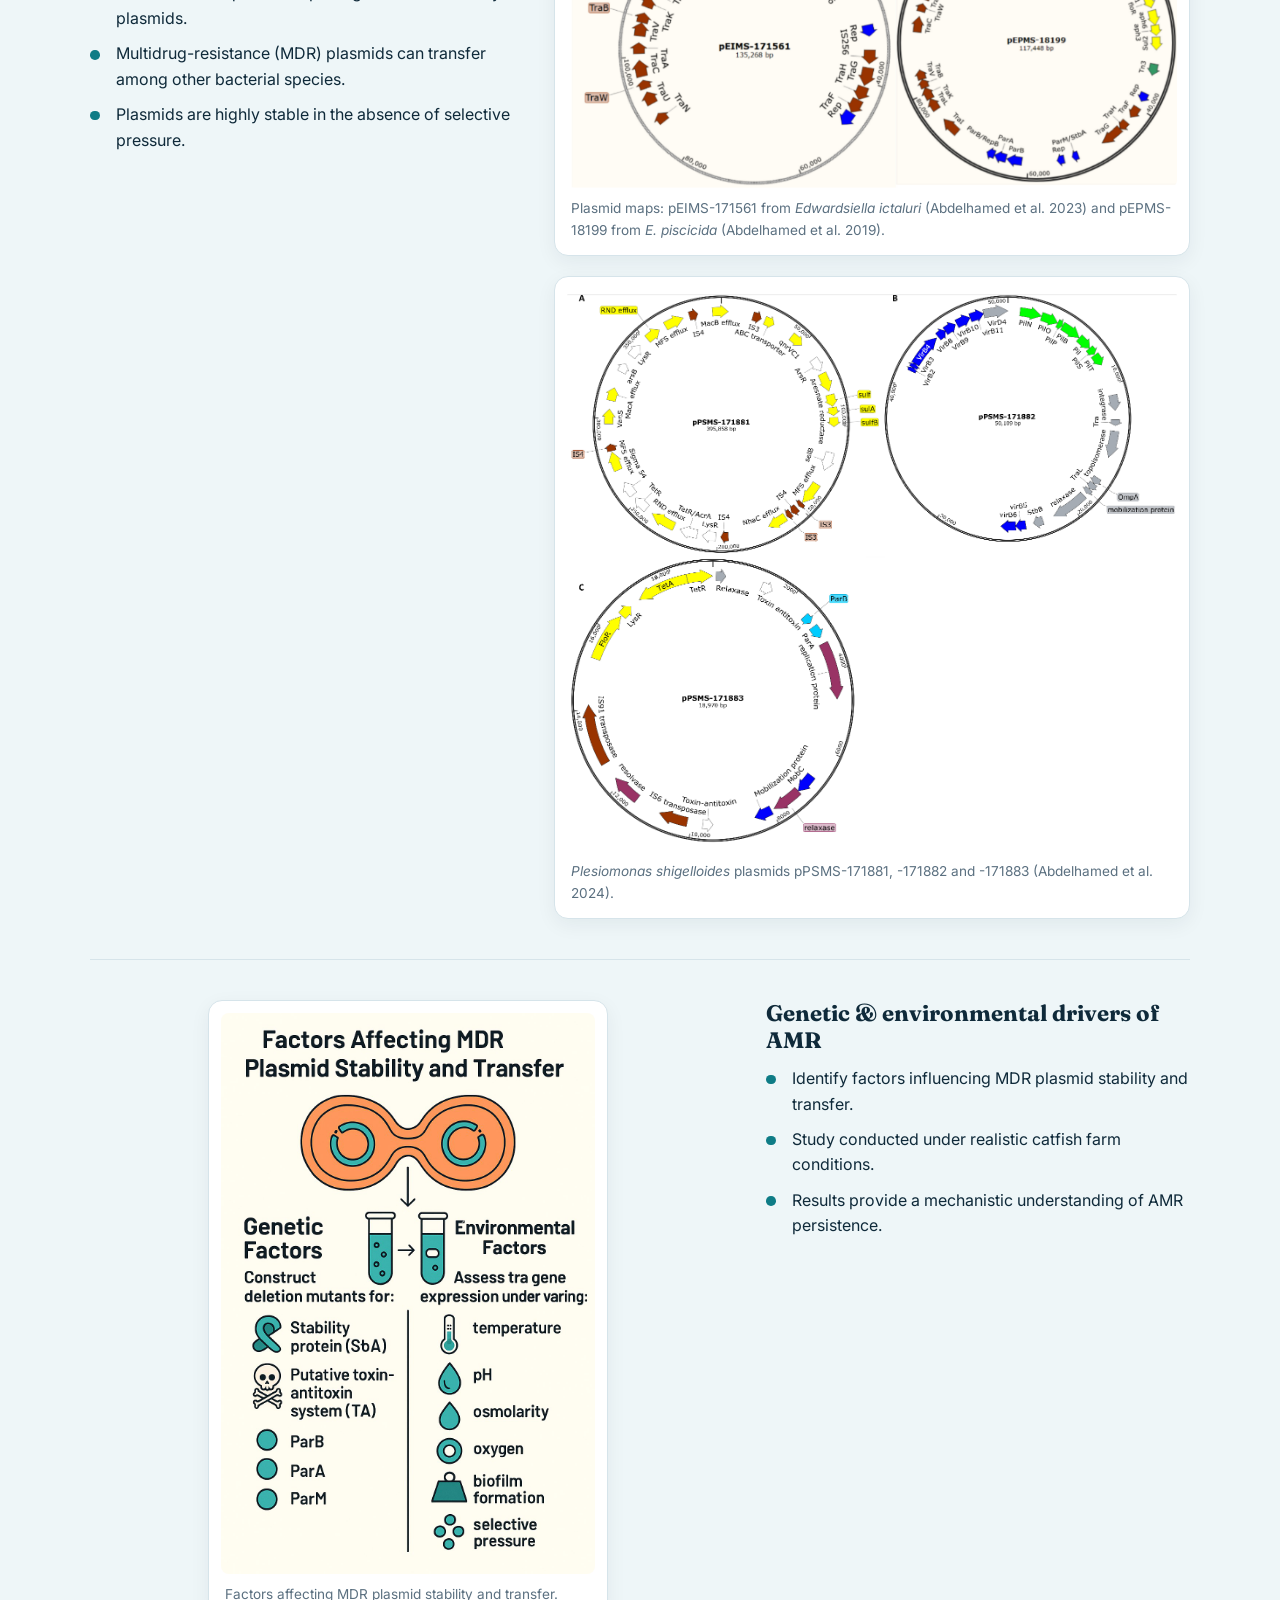
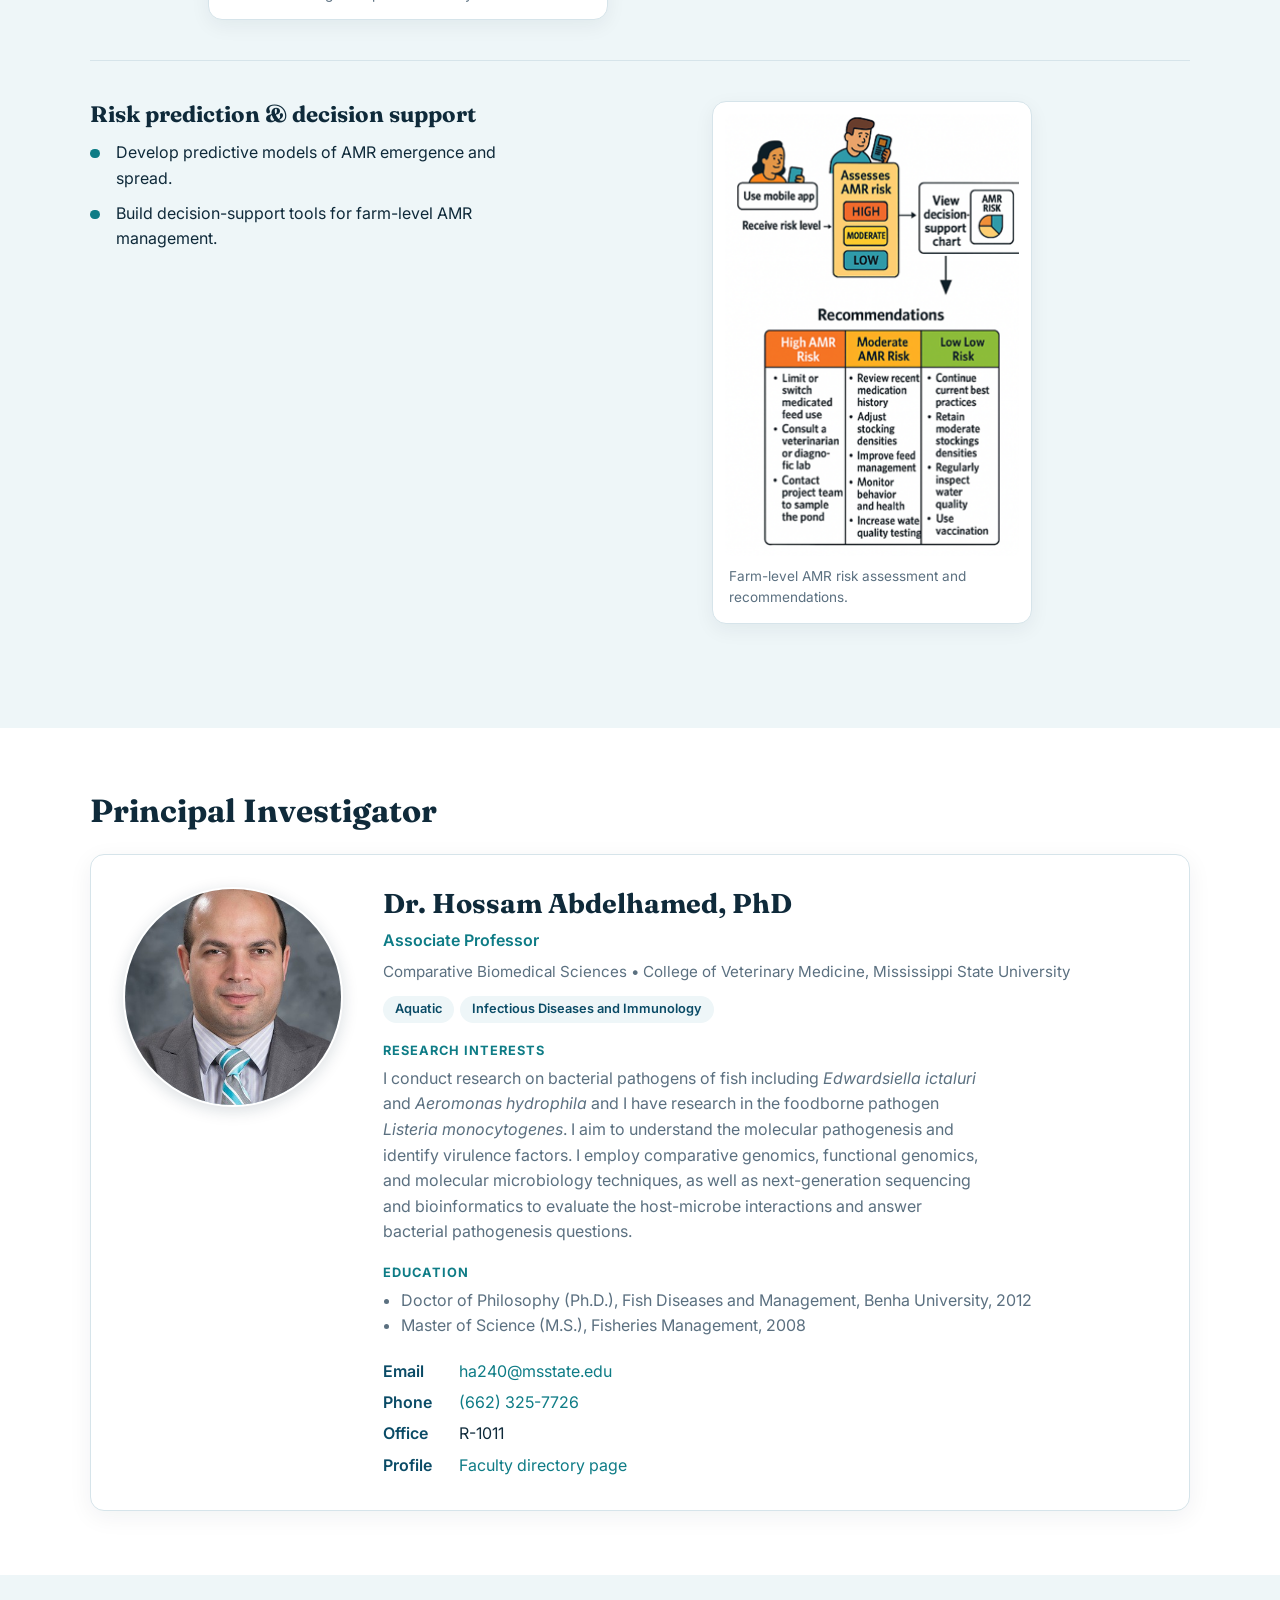
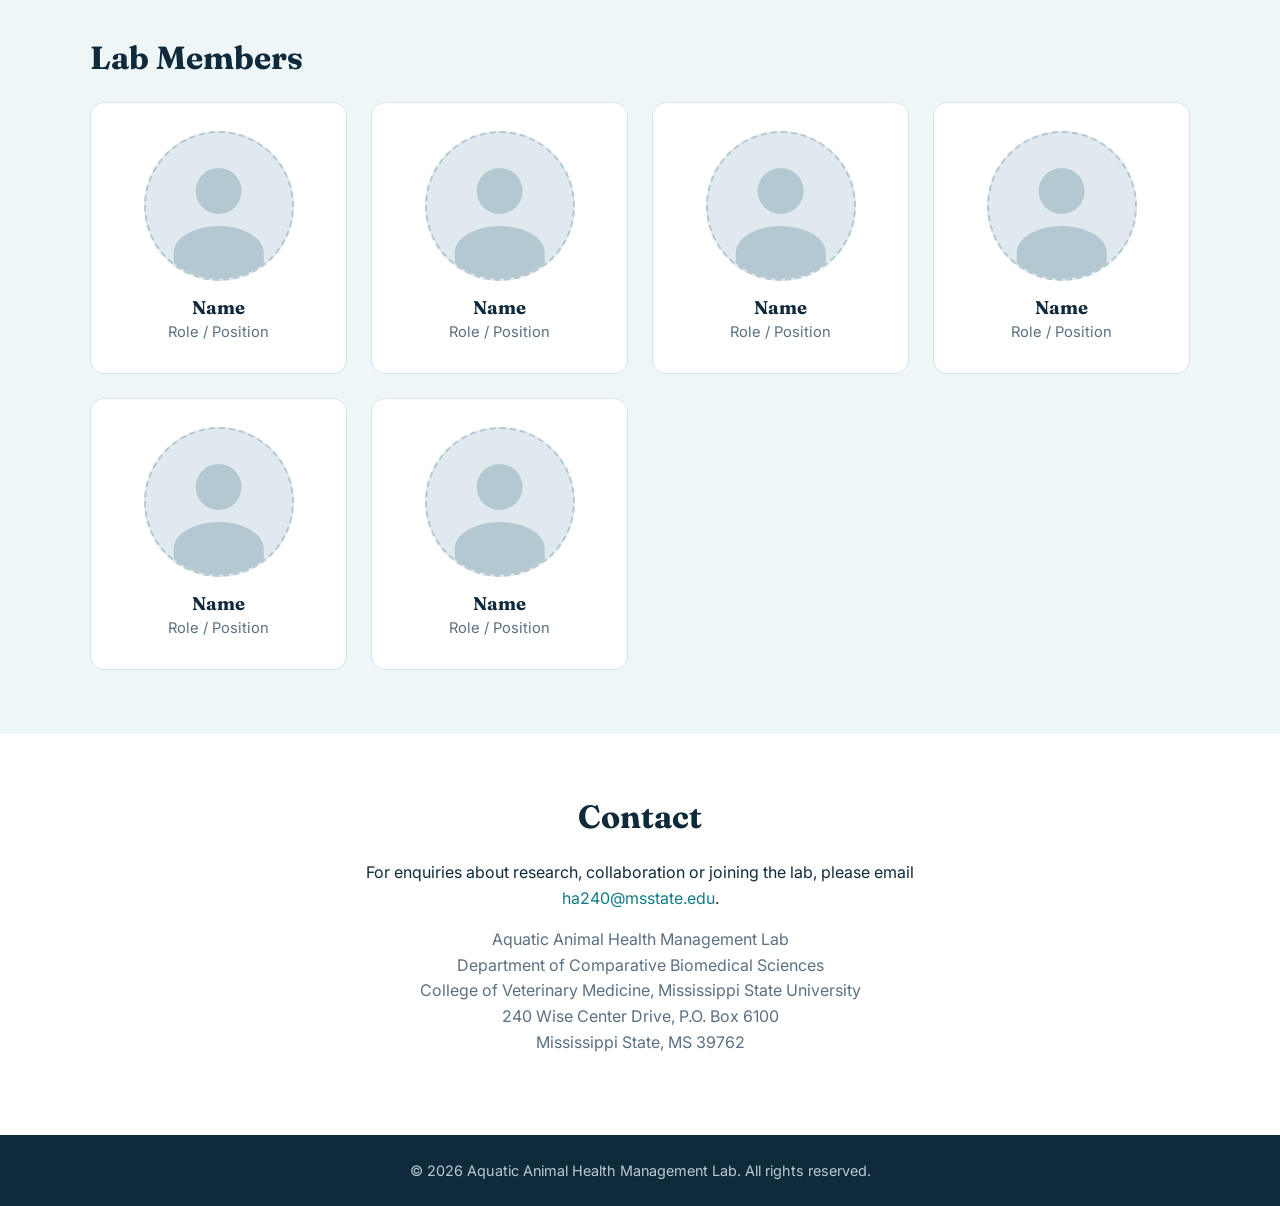
==== commit ff135801: "Add files via upload" ====
--- a/index.html
+++ b/index.html
@@ -3,7 +3,7 @@
 <head>
   <meta charset="UTF-8" />
   <meta name="viewport" content="width=device-width, initial-scale=1" />
-  <title>Aquatic Animal Health Management- Hossam Lab</title>
+  <title>Aquatic Animal Health Management Lab</title>
   <meta name="description" content="Aquatic Animal Health Management Lab: principal investigator and lab members." />
   <link rel="preconnect" href="https://fonts.googleapis.com" />
   <link rel="preconnect" href="https://fonts.gstatic.com" crossorigin />
@@ -35,7 +35,7 @@
       <p class="eyebrow">Research Laboratory</p>
       <h1>Aquatic Animal Health Management</h1>
       <p class="lead">
-        Advancing the health, welfare and sustainable production of aquatic animals.
+        Advancing the health, welfare and sustainable production of fish, shrimp and other aquatic animals.
       </p>
       <p class="hero-cta">
         <a class="btn" href="#research">Explore our research</a>
@@ -172,29 +172,8 @@
       <div class="container">
         <h2>Principal Investigator</h2>
 
-        <article class="pi-card">
-          <!--
-            PHOTO: save the PI's picture as  images/pi.jpg  (square or portrait works best).
-            Until that file exists, the grey placeholder is shown.
-          -->
-          <div class="photo photo-lg">
-            <img src="images/pi.jpg" alt="Photo of the Principal Investigator" onerror="this.remove()" />
-          </div>
-
-          <div class="pi-info">
-            <h3>Dr. [PI Name]</h3>
-            <p class="role">Principal Investigator</p>
-            <p class="bio">
-              Add a short biography here: research interests, position, department and
-              institution.
-            </p>
-            <ul class="contact-list">
-              <li><span>Email</span> <a href="mailto:pi.email@university.edu">pi.email@university.edu</a></li>
-              <li><span>Phone</span> <a href="tel:+000000000000">+00 000 000 0000</a></li>
-              <li><span>Office</span> Department / Building / Room</li>
-            </ul>
-          </div>
-        </article>
+        <!-- Filled in from content/pi.json -->
+        <article class="pi-card" id="pi-card"></article>
       </div>
     </section>
 
@@ -202,68 +181,8 @@
     <section id="members" class="section alt">
       <div class="container">
         <h2>Lab Members</h2>
-        <p class="section-sub">
-          Photos and names are left blank so you can fill them in.
-        </p>
-
-        <div class="members-grid">
-
-          <!--
-            HOW TO EDIT A MEMBER
-            1. Put the photo in the images/ folder (e.g. images/member1.jpg).
-            2. Type the name and role below.
-            To add another member, copy a whole <article class="member"> ... </article> block.
-          -->
-
-          <article class="member">
-            <div class="photo">
-              <img src="images/member1.jpg" alt="" onerror="this.remove()" />
-            </div>
-            <h3 class="name">Name</h3>
-            <p class="member-role">Role / Position</p>
-          </article>
-
-          <article class="member">
-            <div class="photo">
-              <img src="images/member2.jpg" alt="" onerror="this.remove()" />
-            </div>
-            <h3 class="name">Name</h3>
-            <p class="member-role">Role / Position</p>
-          </article>
-
-          <article class="member">
-            <div class="photo">
-              <img src="images/member3.jpg" alt="" onerror="this.remove()" />
-            </div>
-            <h3 class="name">Name</h3>
-            <p class="member-role">Role / Position</p>
-          </article>
-
-          <article class="member">
-            <div class="photo">
-              <img src="images/member4.jpg" alt="" onerror="this.remove()" />
-            </div>
-            <h3 class="name">Name</h3>
-            <p class="member-role">Role / Position</p>
-          </article>
-
-          <article class="member">
-            <div class="photo">
-              <img src="images/member5.jpg" alt="" onerror="this.remove()" />
-            </div>
-            <h3 class="name">Name</h3>
-            <p class="member-role">Role / Position</p>
-          </article>
-
-          <article class="member">
-            <div class="photo">
-              <img src="images/member6.jpg" alt="" onerror="this.remove()" />
-            </div>
-            <h3 class="name">Name</h3>
-            <p class="member-role">Role / Position</p>
-          </article>
-
-        </div>
+        <!-- Filled in from content/members.json -->
+        <div class="members-grid" id="members-grid"></div>
       </div>
     </section>
 
@@ -271,15 +190,9 @@
     <section id="contact" class="section">
       <div class="container contact-box">
         <h2>Contact</h2>
-        <p>
-          For enquiries about research, collaboration or joining the lab, please email
-          <a href="mailto:pi.email@university.edu">pi.email@university.edu</a>.
-        </p>
-        <p class="address">
-          Aquatic Animal Health Management Lab<br />
-          Department / Faculty<br />
-          University, City, Country
-        </p>
+        <!-- Filled in from content/lab.json and content/pi.json -->
+        <p id="contact-intro"></p>
+        <p class="address" id="contact-address"></p>
       </div>
     </section>
 
--- a/styles.css
+++ b/styles.css
@@ -454,3 +454,36 @@
   .page-hero { padding: 2.5rem 0 2.75rem; }
   .nav nav { gap: .15rem .9rem; }
 }
+
+/* ---------- PI profile details ---------- */
+.dept { margin: -.6rem 0 .75rem; color: var(--muted); font-size: .95rem; }
+.chips { display: flex; flex-wrap: wrap; gap: .4rem; margin: 0 0 1rem; }
+.chip {
+  padding: .2rem .75rem;
+  border-radius: 999px;
+  background: var(--alt);
+  color: var(--deep);
+  font-size: .8rem;
+  font-weight: 600;
+}
+.pi-info h4 {
+  margin: 1.1rem 0 .3rem;
+  font-family: "Inter", system-ui, sans-serif;
+  font-size: .8rem;
+  letter-spacing: .08em;
+  text-transform: uppercase;
+  color: var(--teal);
+}
+.pi-info .bio { margin: 0; }
+.edu { margin: 0; padding-left: 1.1rem; color: var(--muted); }
+.pi-card .photo-lg { align-self: start; }
+.pi-card { align-items: start; }
+
+.load-error {
+  margin: 1rem 0;
+  padding: 1rem 1.25rem;
+  border-left: 4px solid #c0392b;
+  background: #fdf0ee;
+  border-radius: 0 var(--radius) var(--radius) 0;
+}
+#groups:empty { min-height: 40vh; }
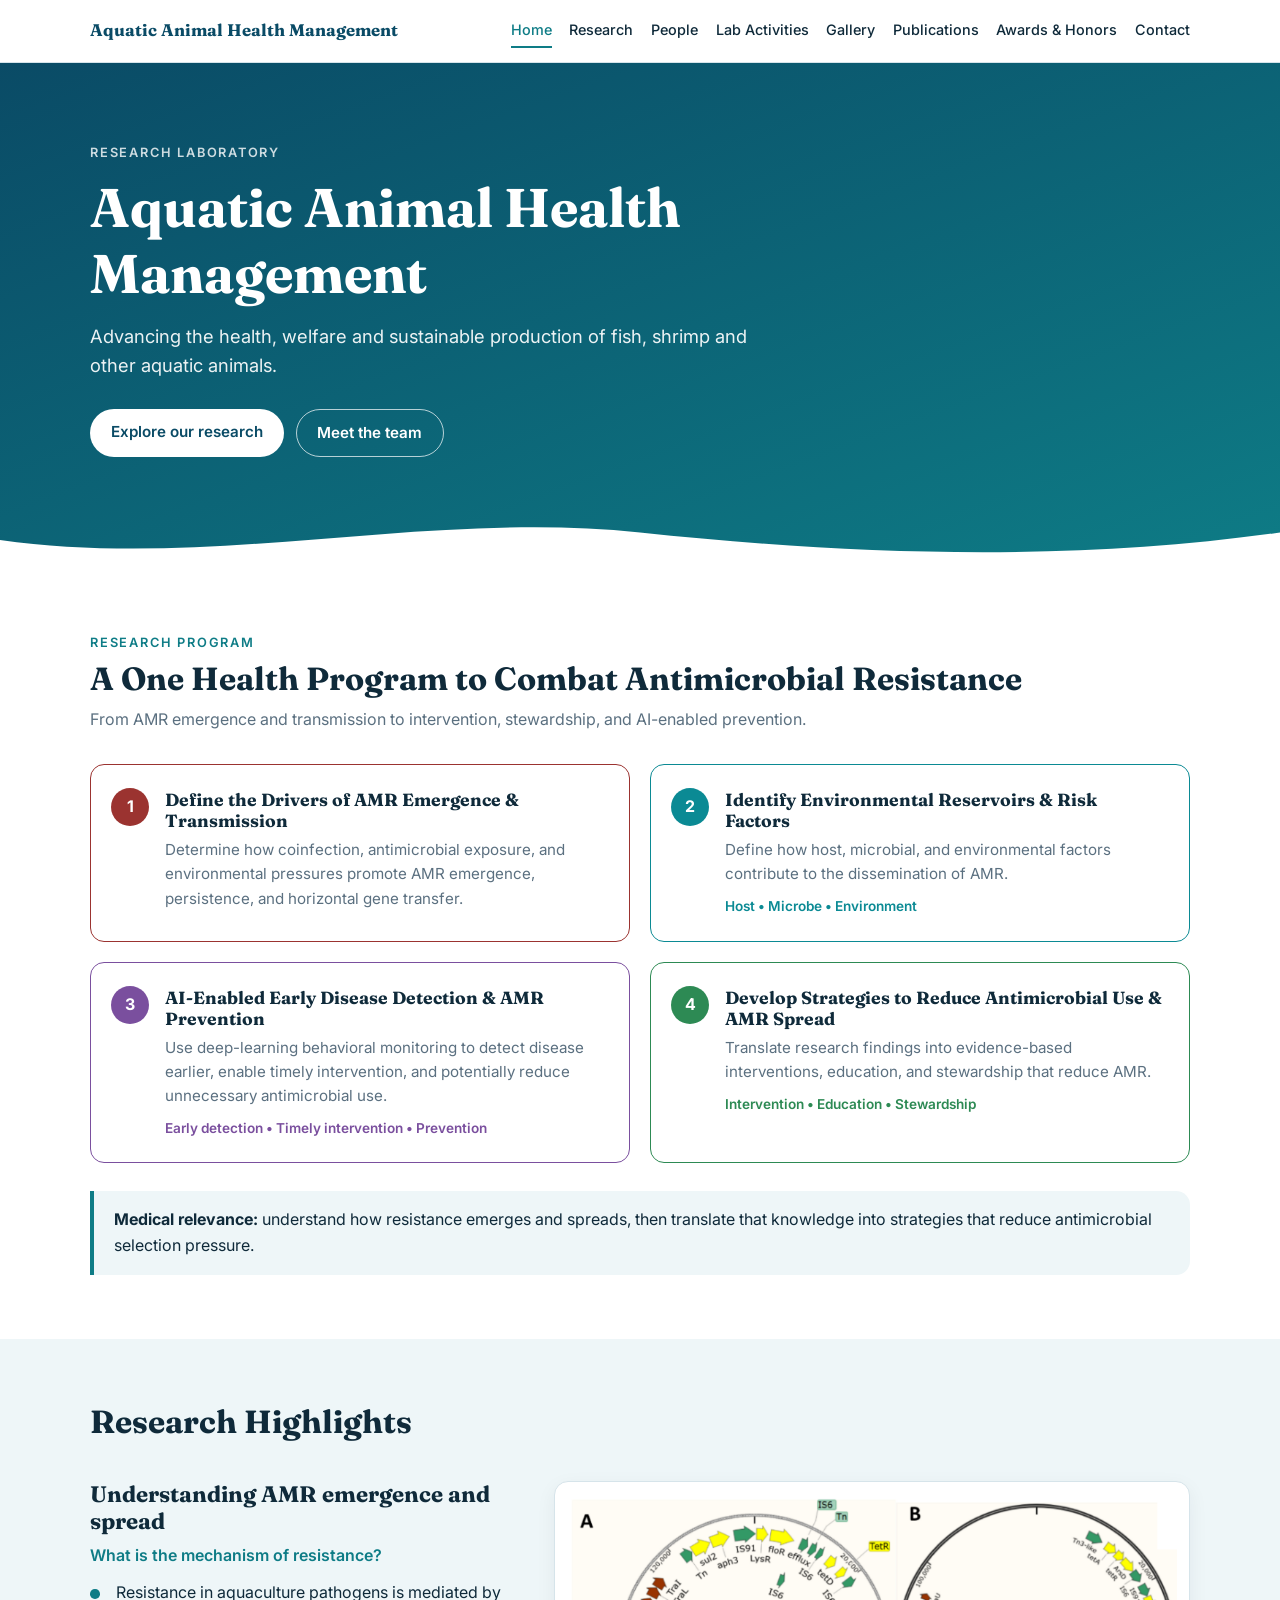
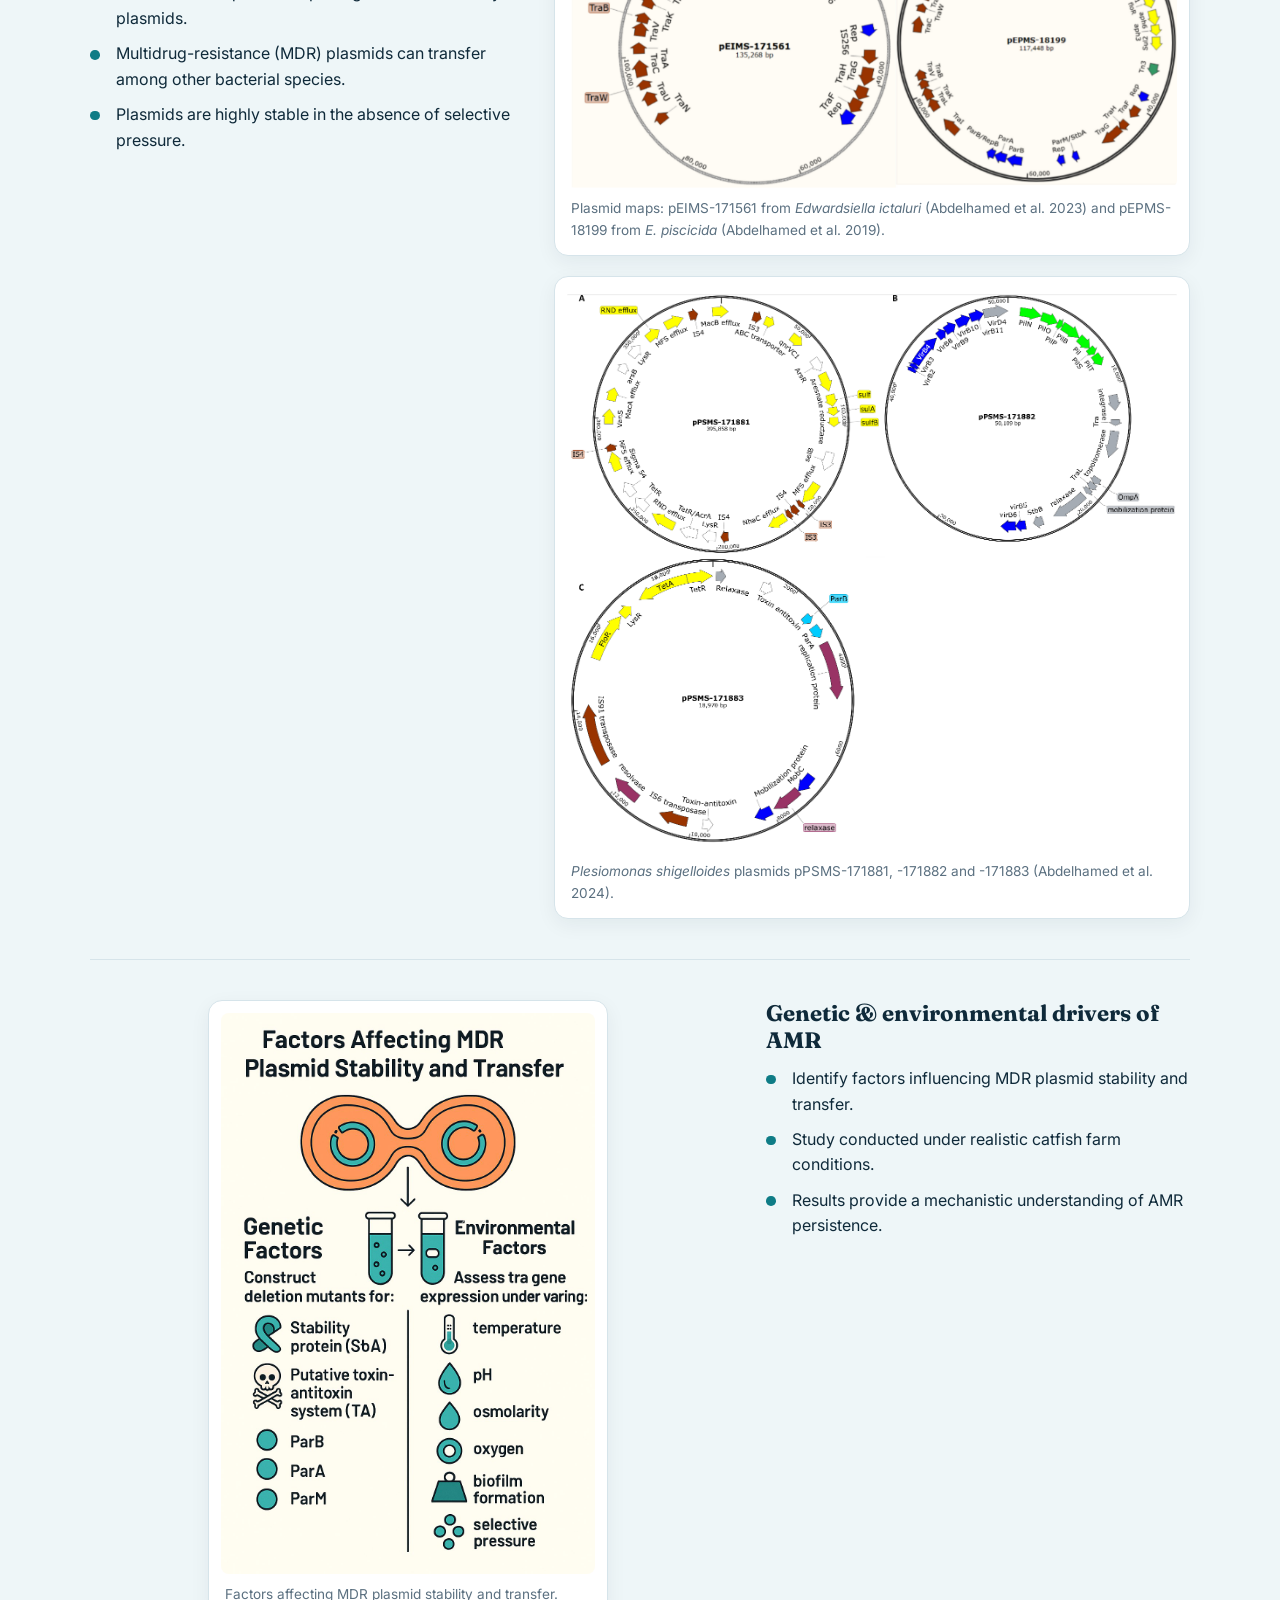
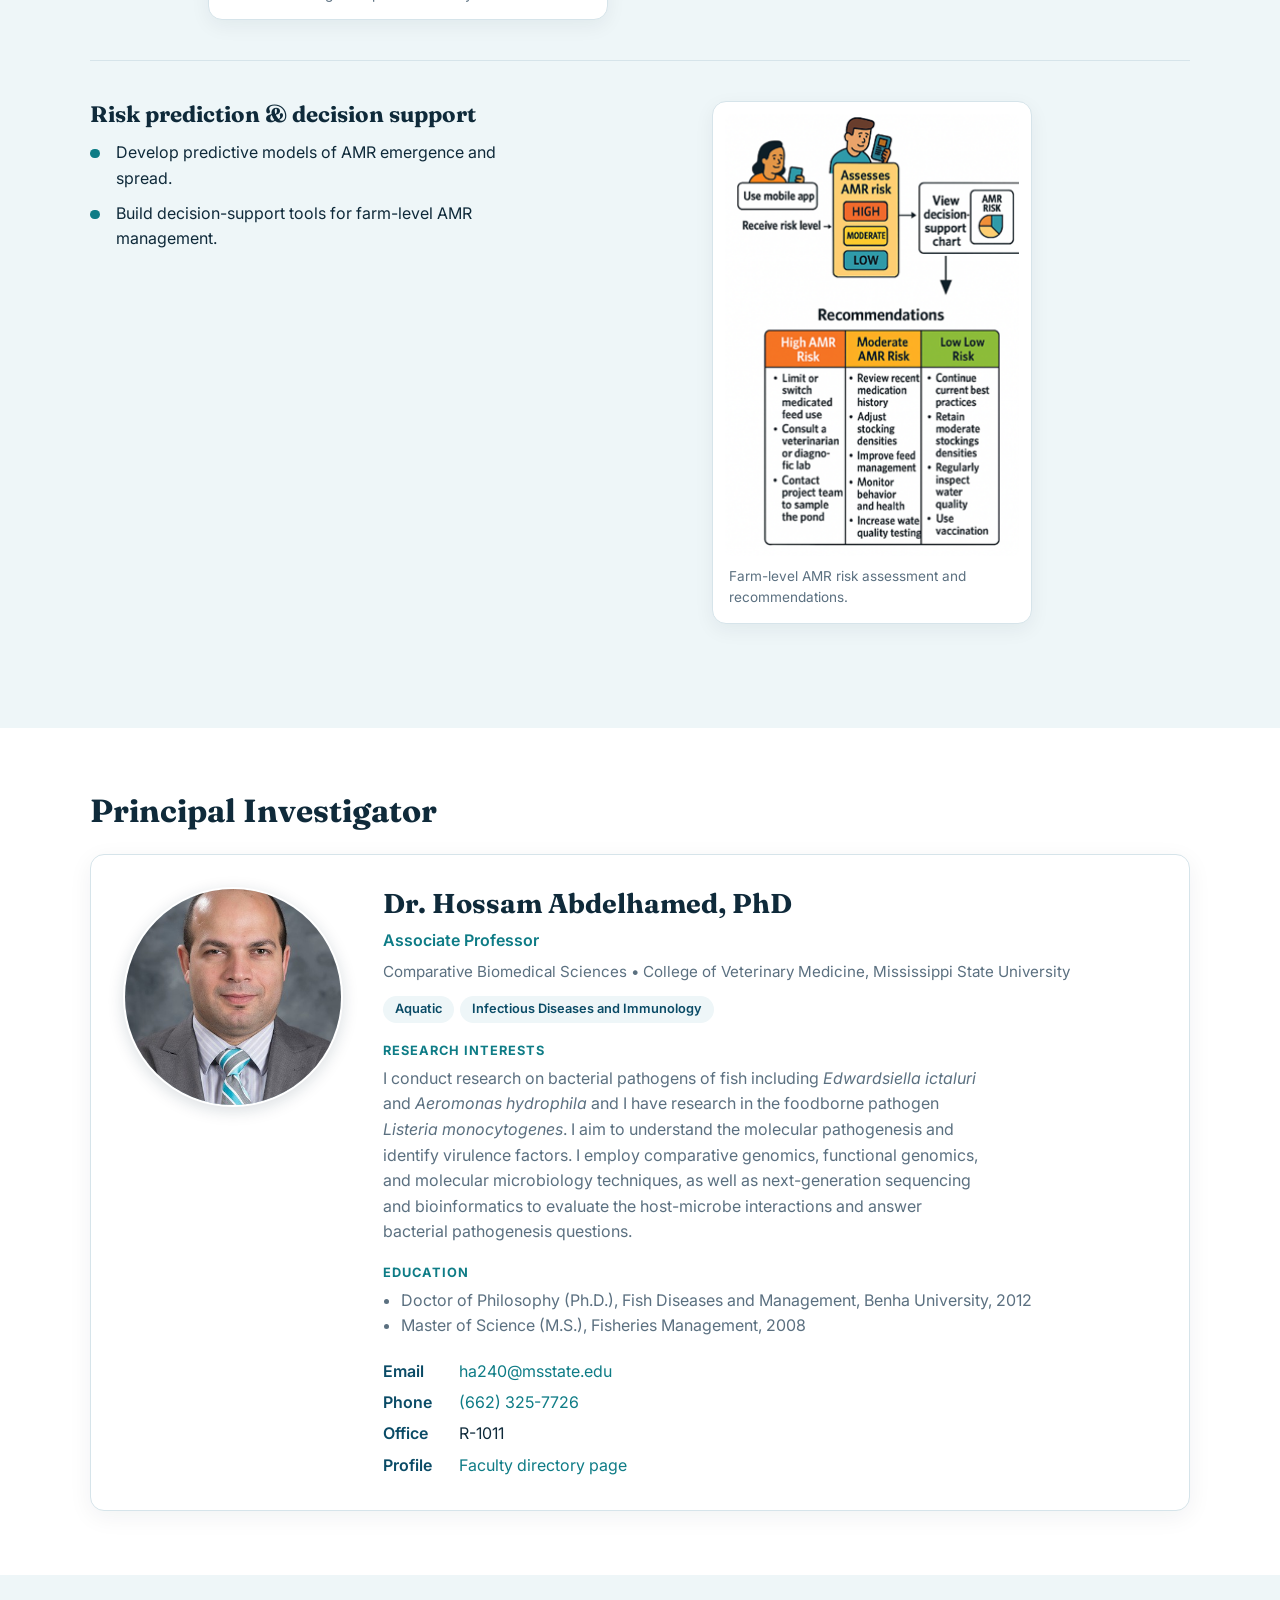
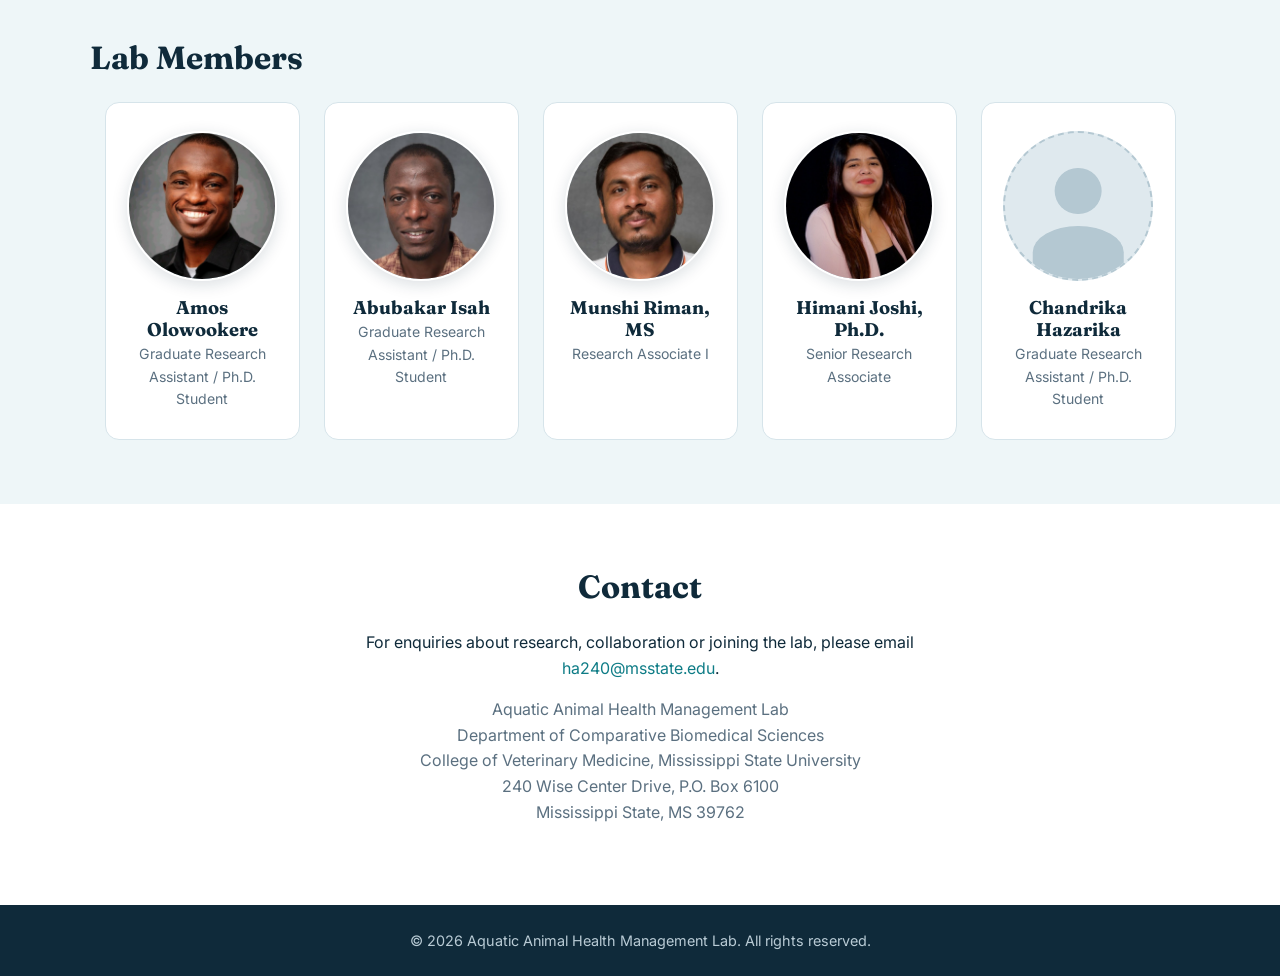
==== commit cb79f0b2: "Update index.html" ====
--- a/index.html
+++ b/index.html
@@ -3,7 +3,7 @@
 <head>
   <meta charset="UTF-8" />
   <meta name="viewport" content="width=device-width, initial-scale=1" />
-  <title>Aquatic Animal Health Management Lab</title>
+  <title>Aquatic Animal Health Management - Abdelhamed Lab</title>
   <meta name="description" content="Aquatic Animal Health Management Lab: principal investigator and lab members." />
   <link rel="preconnect" href="https://fonts.googleapis.com" />
   <link rel="preconnect" href="https://fonts.gstatic.com" crossorigin />
--- a/styles.css
+++ b/styles.css
@@ -487,3 +487,12 @@
   border-radius: 0 var(--radius) var(--radius) 0;
 }
 #groups:empty { min-height: 40vh; }
+
+.year-count { font-family: "Inter", system-ui, sans-serif; font-size: .85rem; font-weight: 500; color: var(--muted); }
+.pub-title { font-weight: 500; }
+
+/* ---------- Team: centred rows (works for any number of members) ---------- */
+.members-grid { display: flex; flex-wrap: wrap; justify-content: center; gap: 1.5rem; }
+.members-grid .member { flex: 0 1 195px; }
+.member .photo img { object-position: center top; }
+.member-role { font-size: .88rem; }
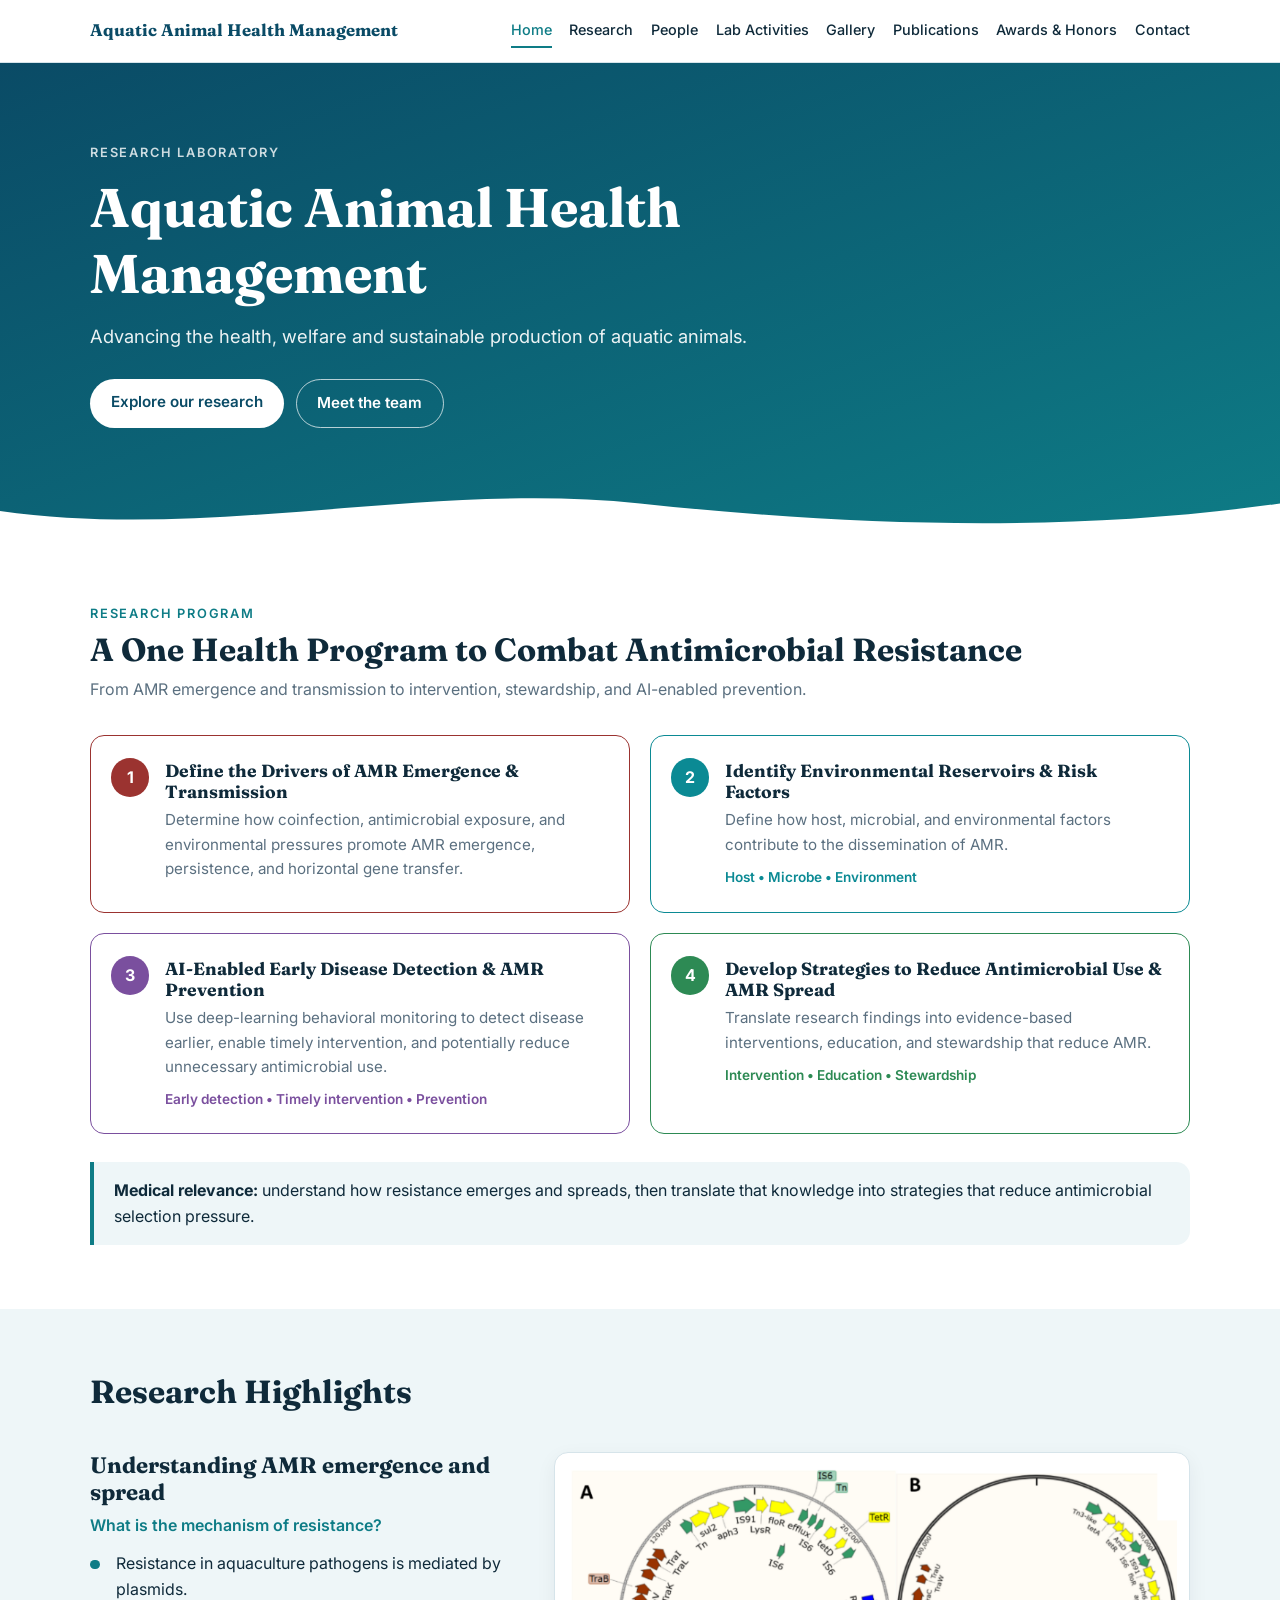
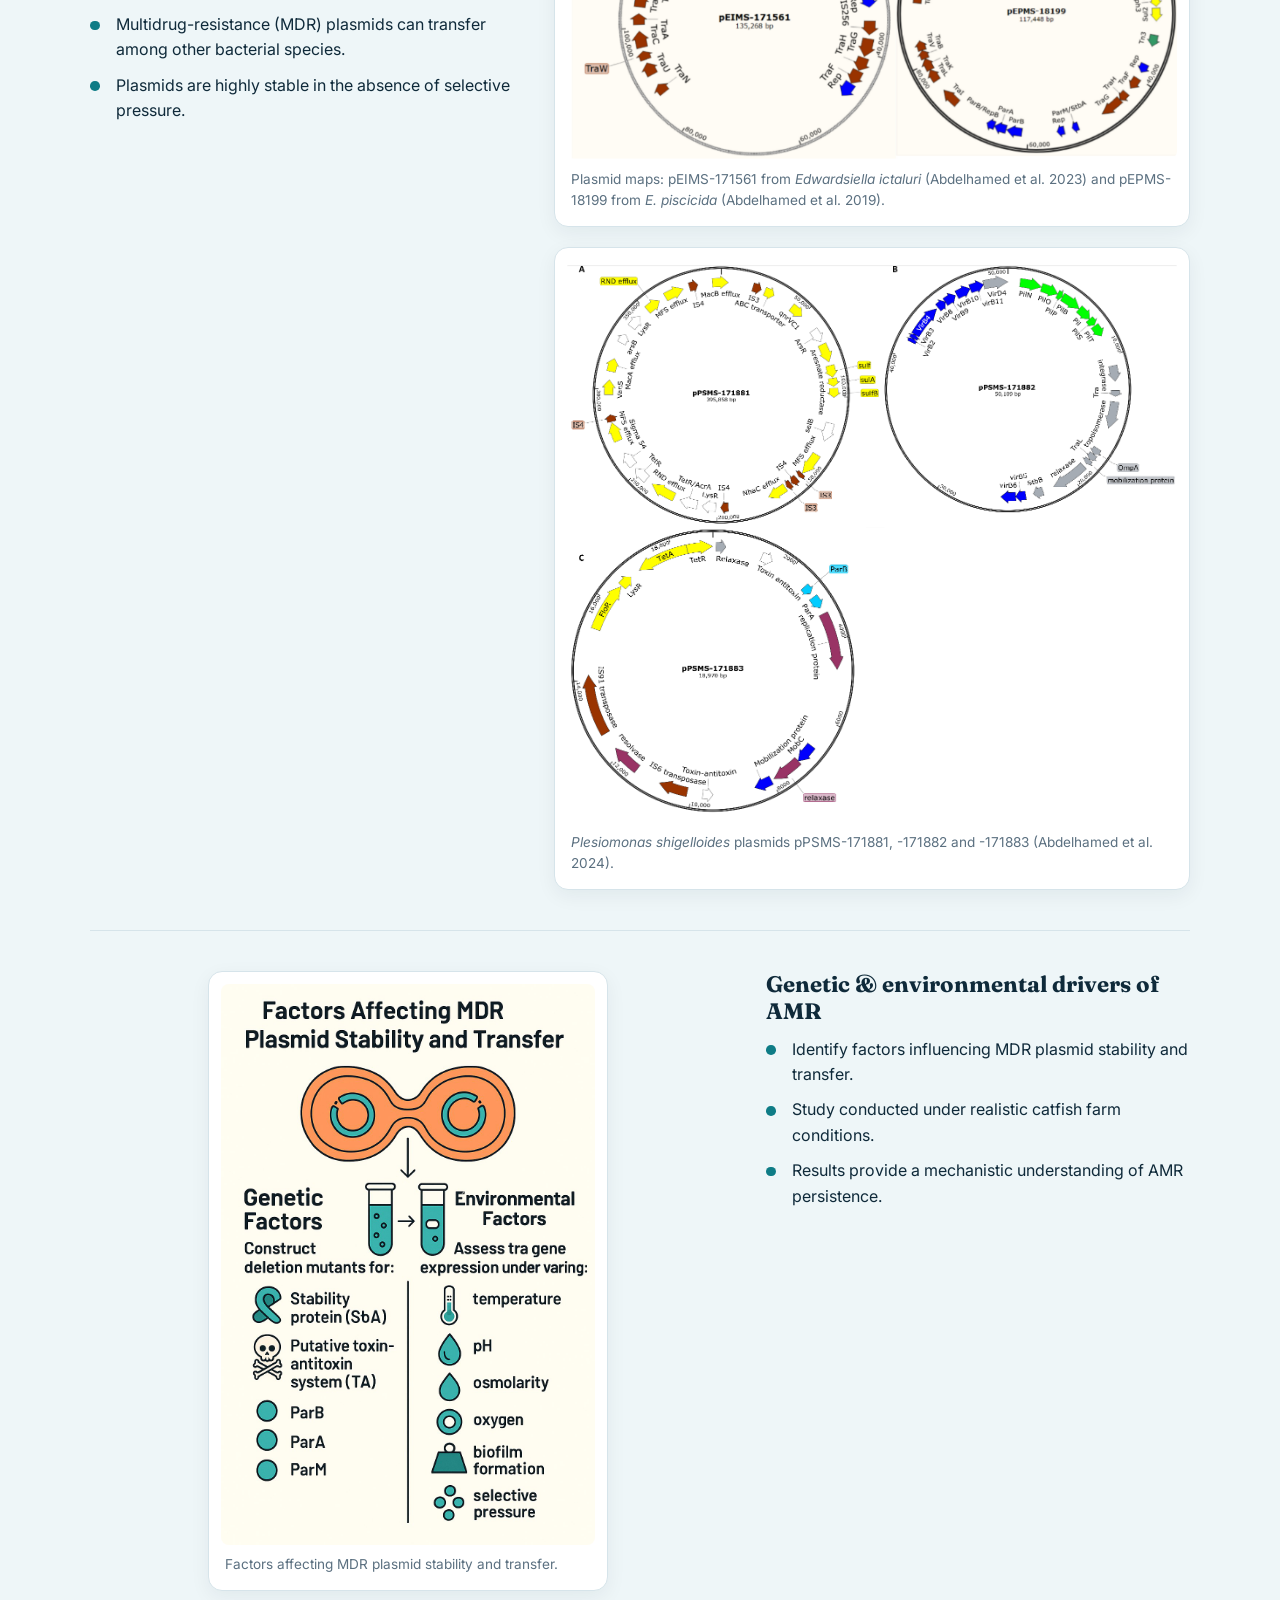
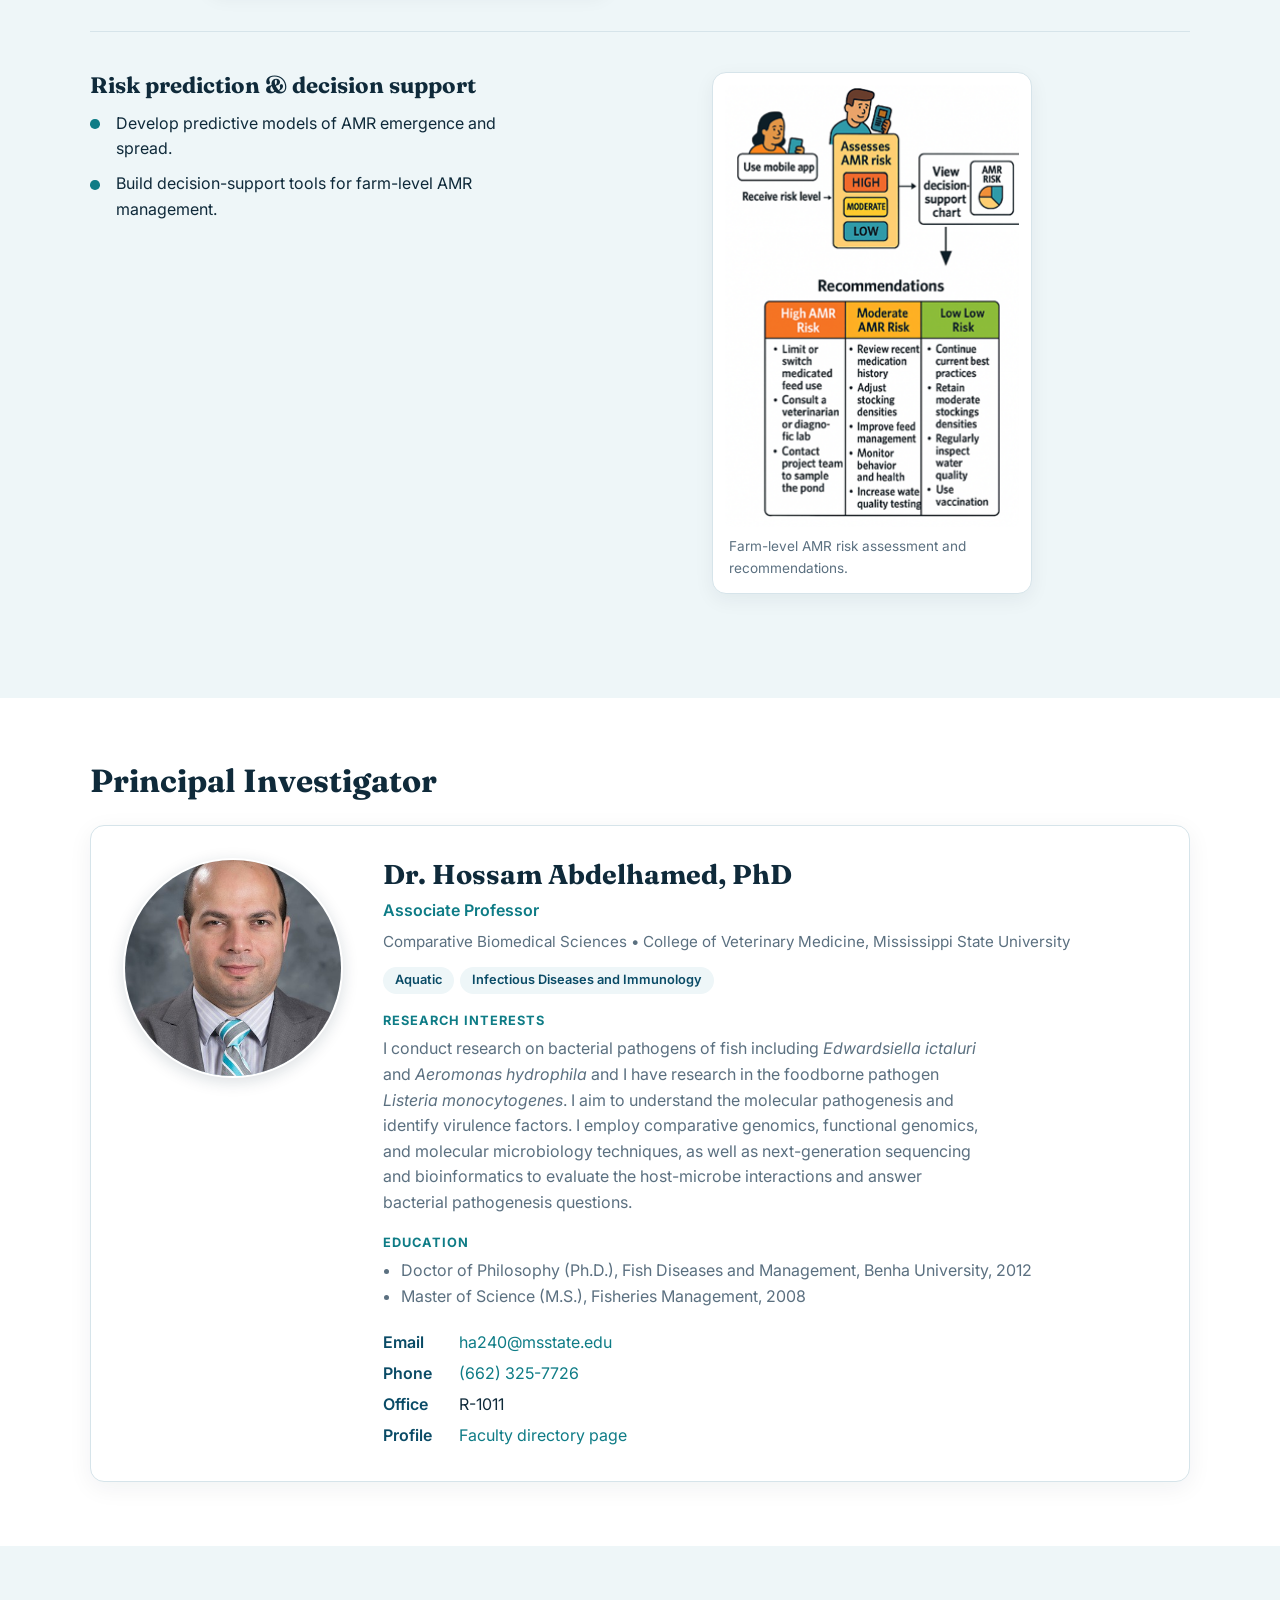
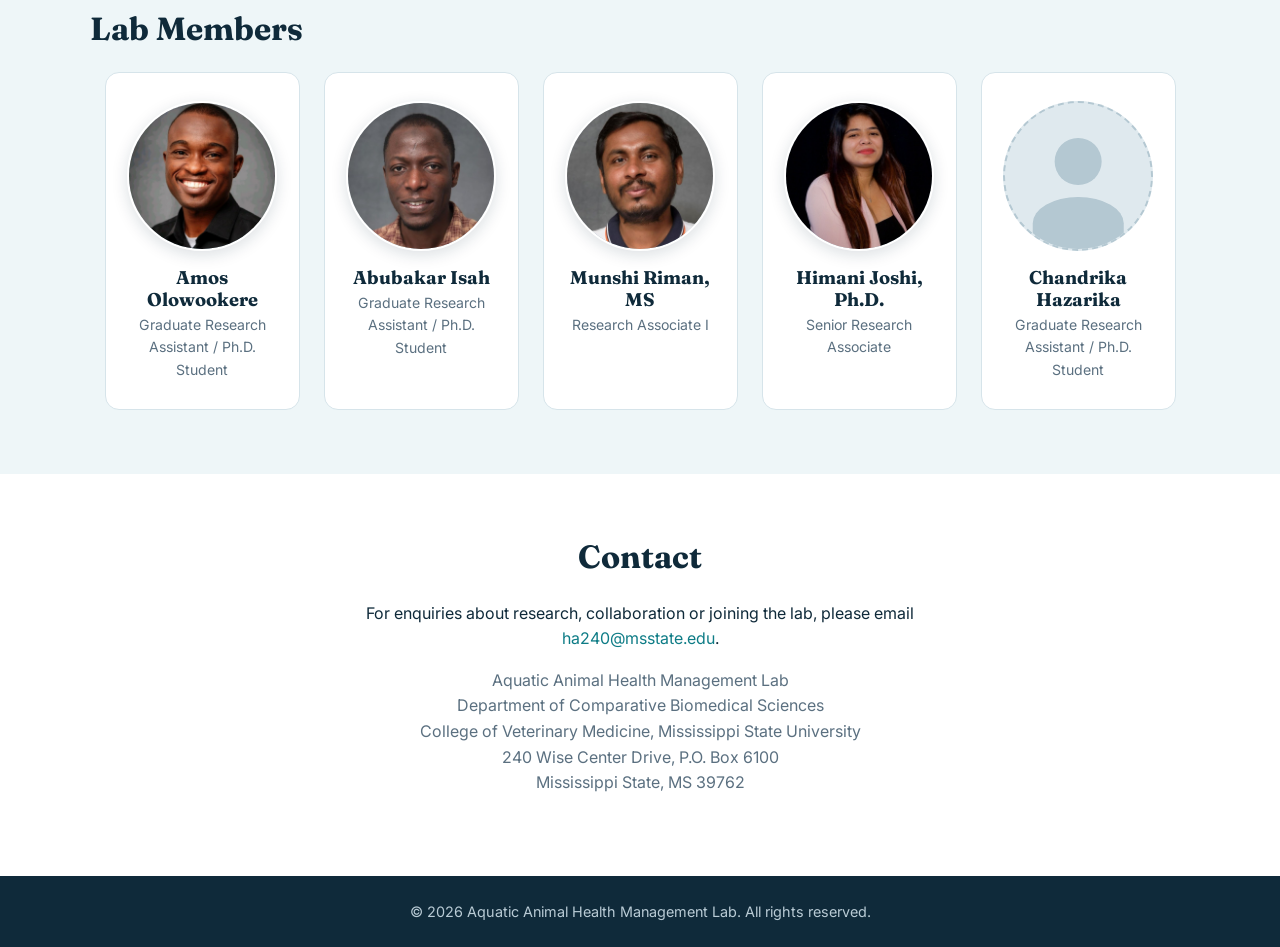
==== commit 1f70818d: "Update index.html" ====
--- a/index.html
+++ b/index.html
@@ -35,7 +35,7 @@
       <p class="eyebrow">Research Laboratory</p>
       <h1>Aquatic Animal Health Management</h1>
       <p class="lead">
-        Advancing the health, welfare and sustainable production of fish, shrimp and other aquatic animals.
+        Advancing the health, welfare and sustainable production of aquatic animals.
       </p>
       <p class="hero-cta">
         <a class="btn" href="#research">Explore our research</a>
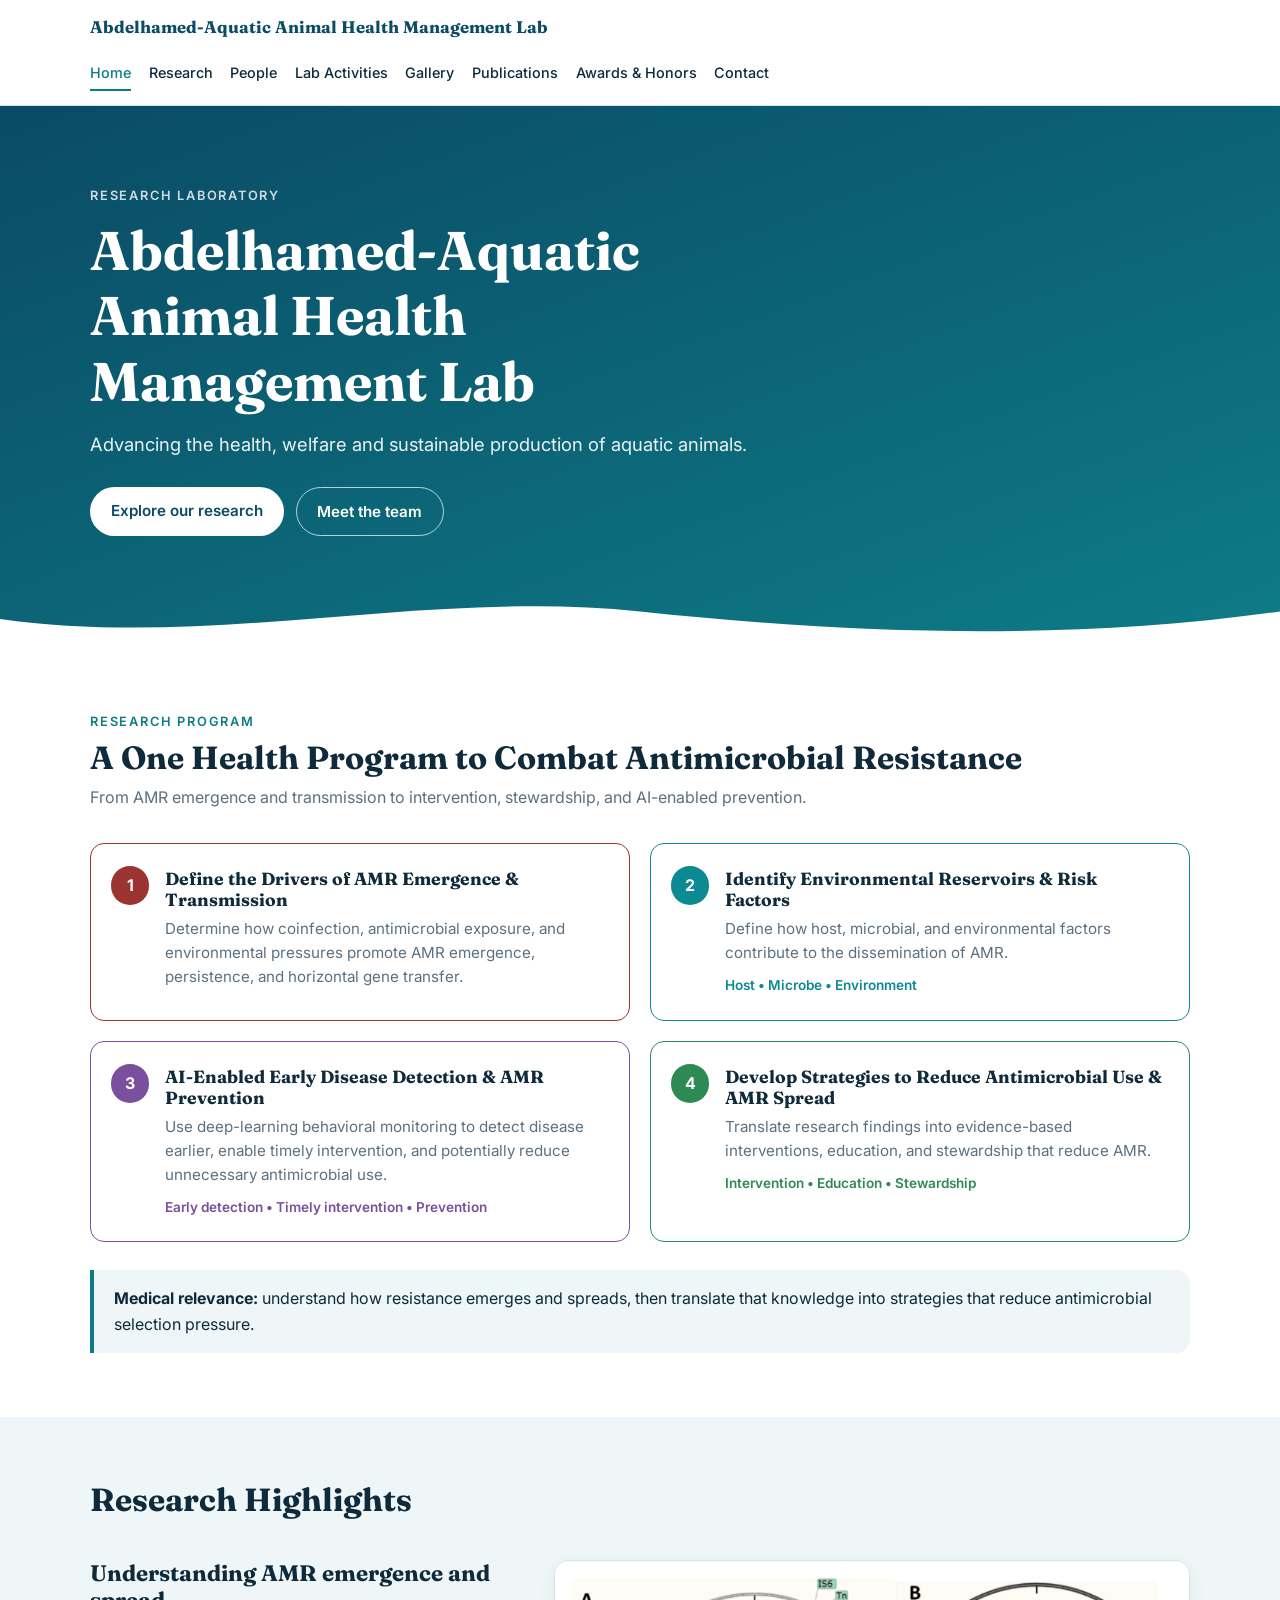
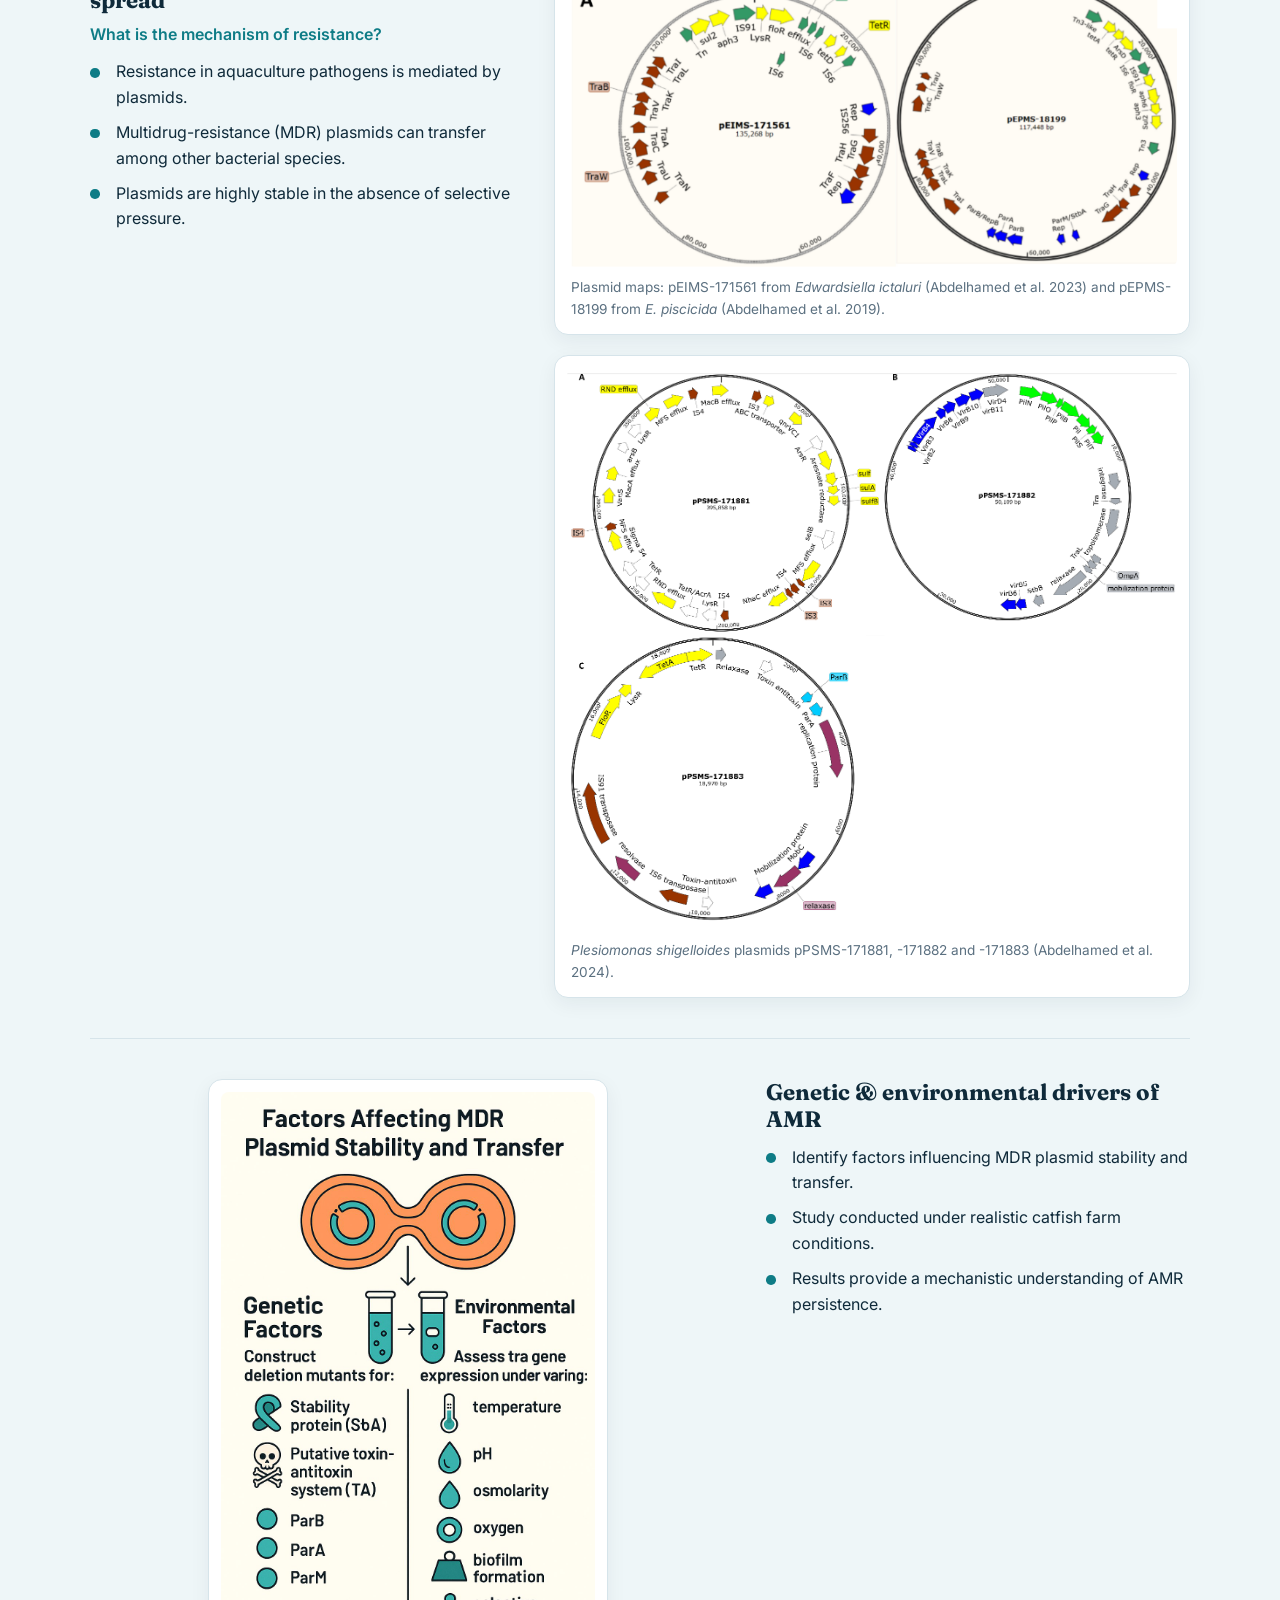
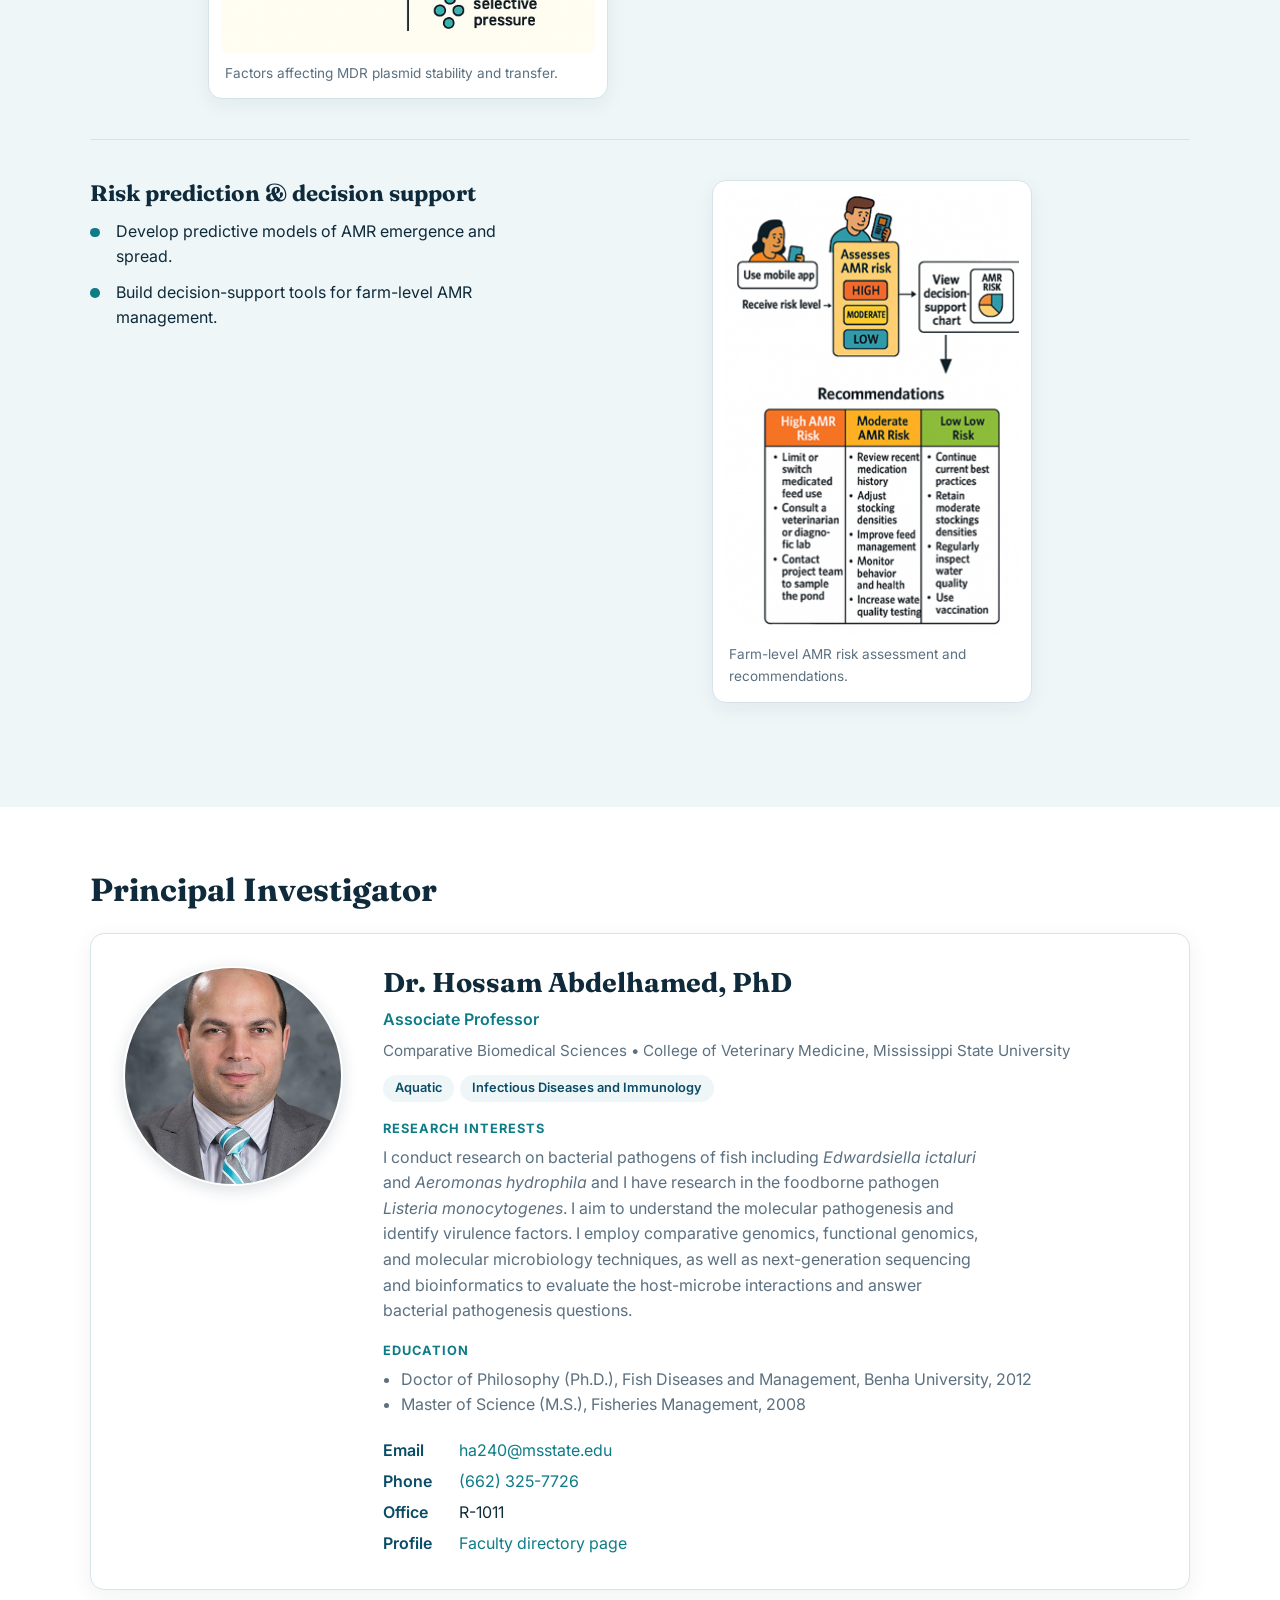
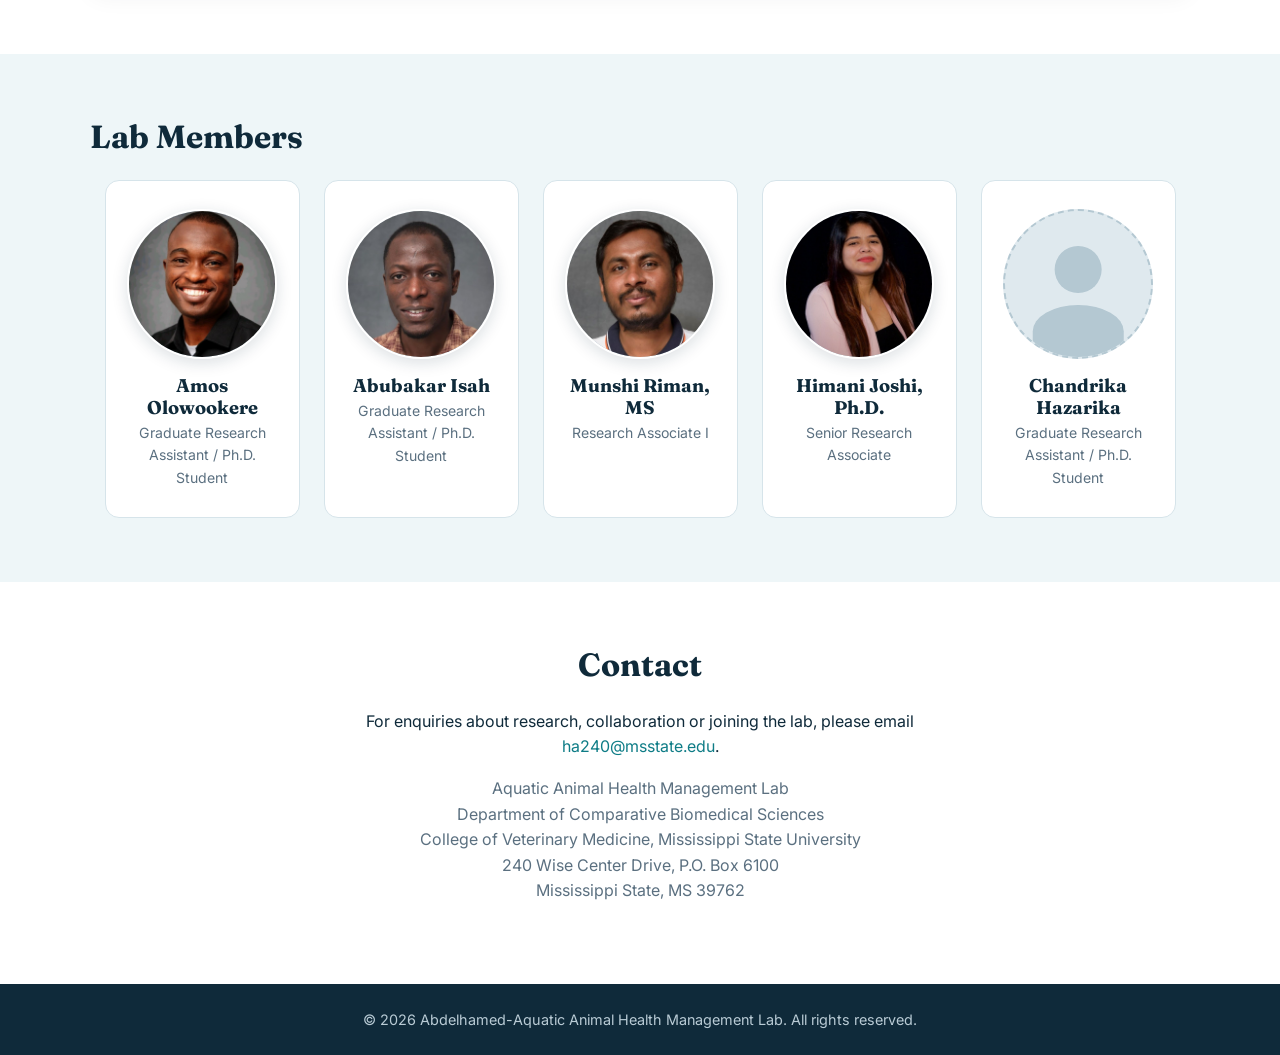
==== commit e0d6171d: "Add files via upload" ====
--- a/index.html
+++ b/index.html
@@ -3,7 +3,7 @@
 <head>
   <meta charset="UTF-8" />
   <meta name="viewport" content="width=device-width, initial-scale=1" />
-  <title>Aquatic Animal Health Management - Abdelhamed Lab</title>
+  <title>Abdelhamed-Aquatic Animal Health Management Lab</title>
   <meta name="description" content="Aquatic Animal Health Management Lab: principal investigator and lab members." />
   <link rel="preconnect" href="https://fonts.googleapis.com" />
   <link rel="preconnect" href="https://fonts.gstatic.com" crossorigin />
@@ -15,7 +15,7 @@
   <!-- ============ HEADER / NAV ============ -->
   <header class="site-header">
     <div class="container nav">
-      <a class="brand" href="index.html">Aquatic Animal Health Management</a>
+      <a class="brand" href="index.html">Abdelhamed-Aquatic Animal Health Management Lab</a>
       <nav aria-label="Main">
         <a href="index.html" aria-current="page">Home</a>
         <a href="index.html#research">Research</a>
@@ -33,7 +33,7 @@
   <section class="hero" id="top">
     <div class="container">
       <p class="eyebrow">Research Laboratory</p>
-      <h1>Aquatic Animal Health Management</h1>
+      <h1>Abdelhamed-Aquatic Animal Health Management Lab</h1>
       <p class="lead">
         Advancing the health, welfare and sustainable production of aquatic animals.
       </p>
@@ -200,7 +200,7 @@
 
   <footer class="site-footer">
     <div class="container">
-      <p>&copy; <span id="year"></span> Aquatic Animal Health Management Lab. All rights reserved.</p>
+      <p>&copy; <span id="year"></span> Abdelhamed-Aquatic Animal Health Management Lab. All rights reserved.</p>
     </div>
   </footer>
 
